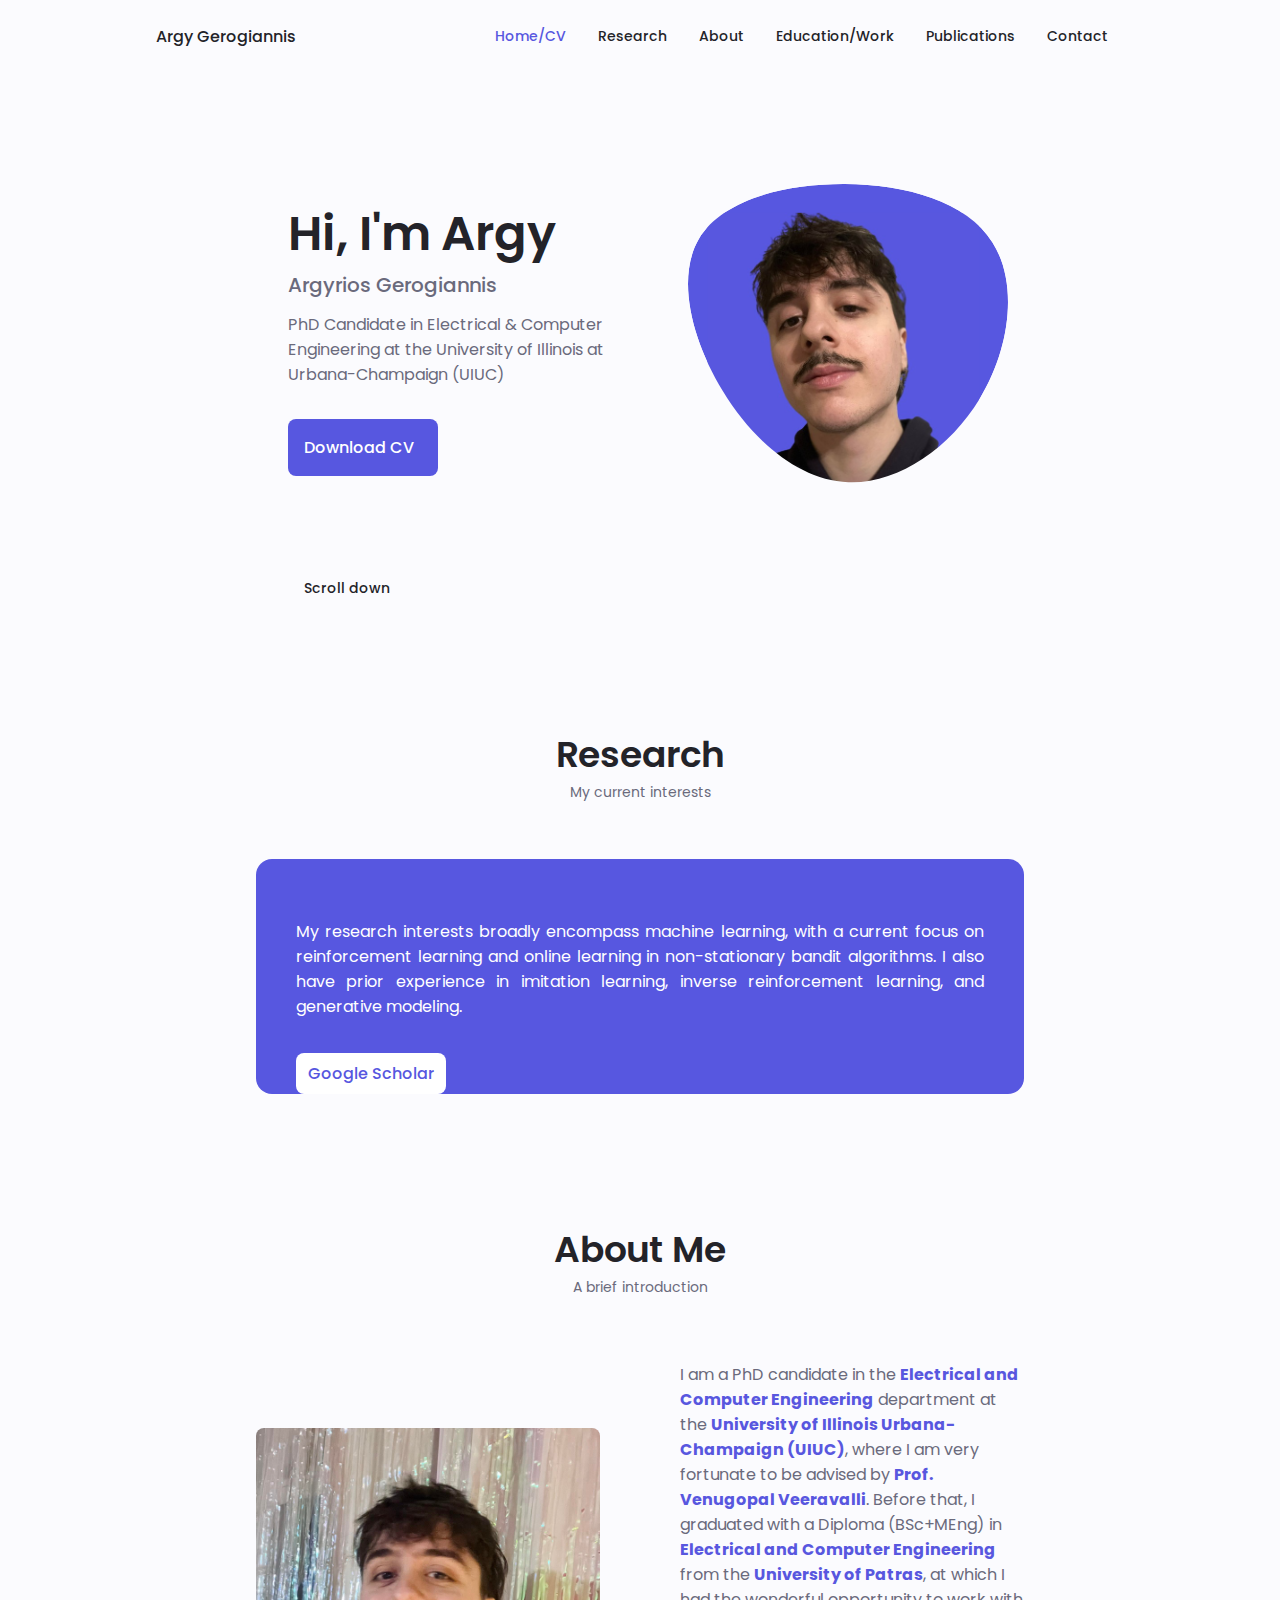
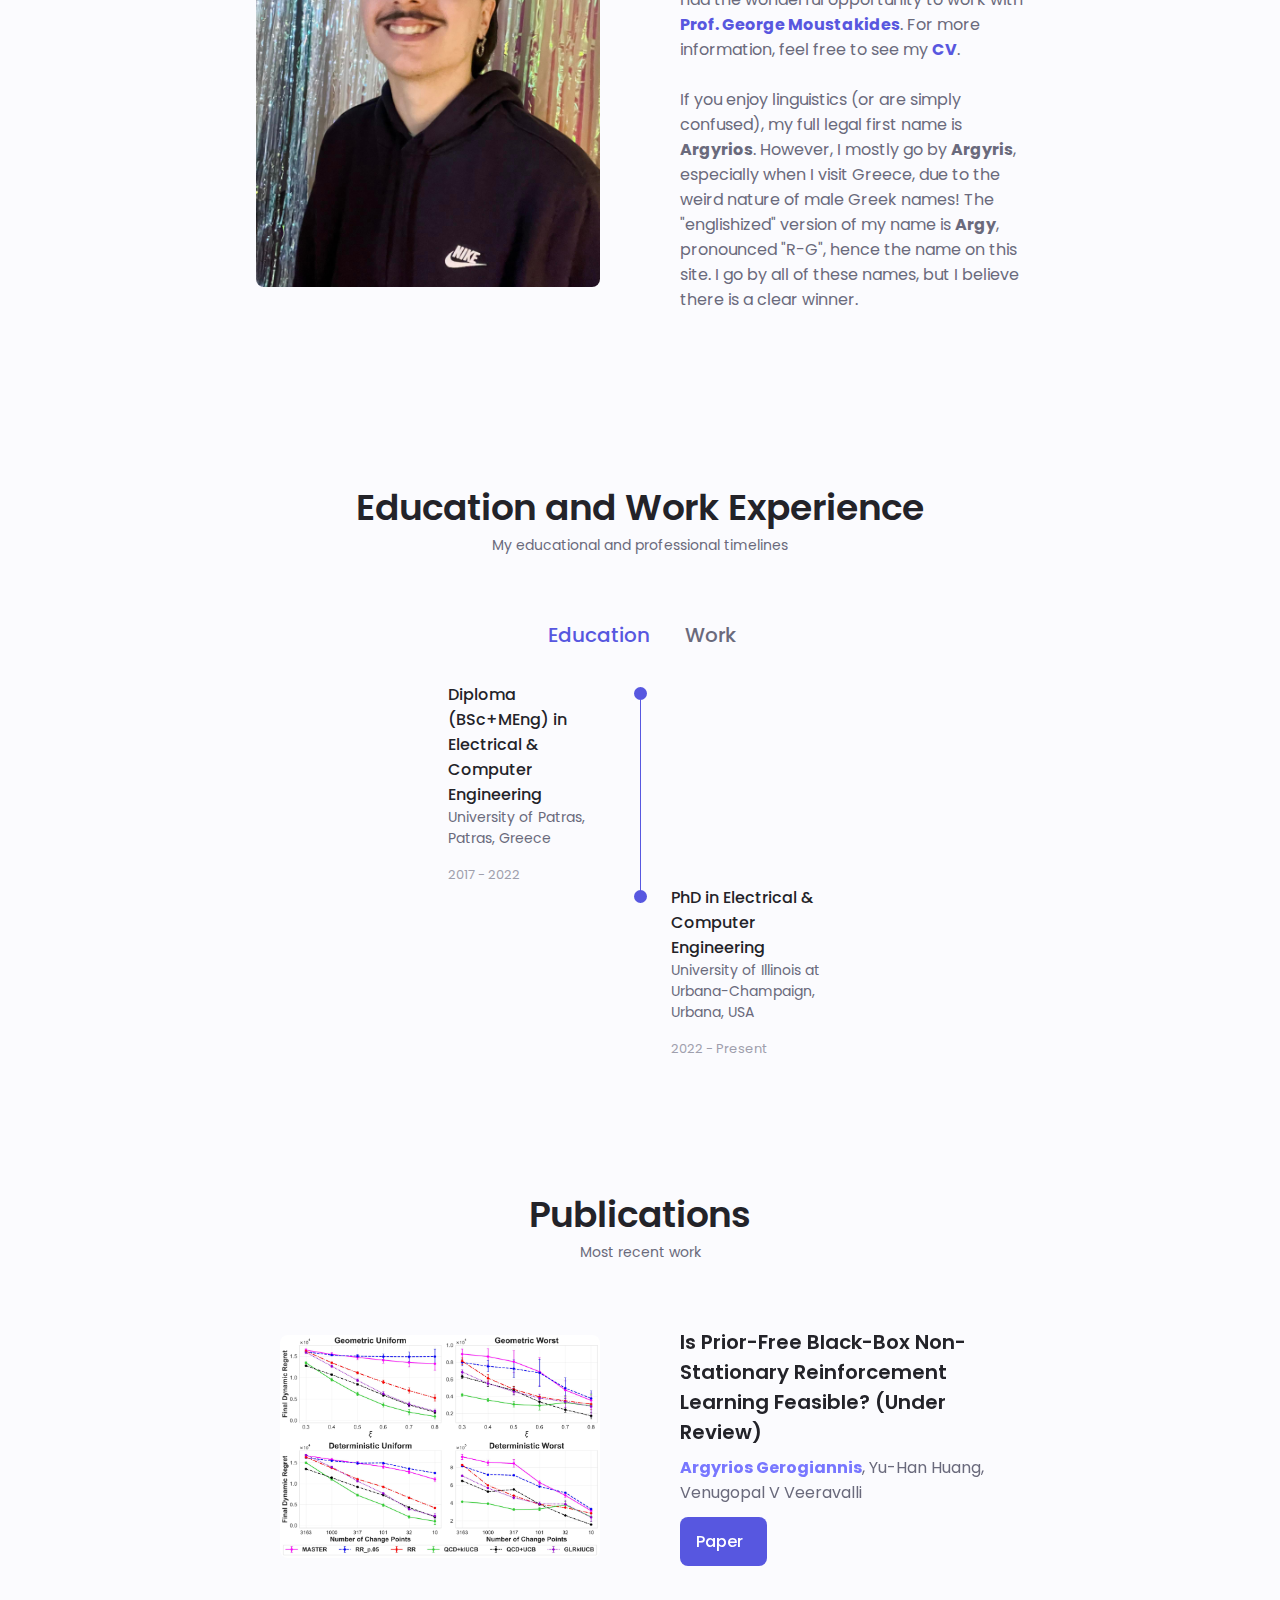
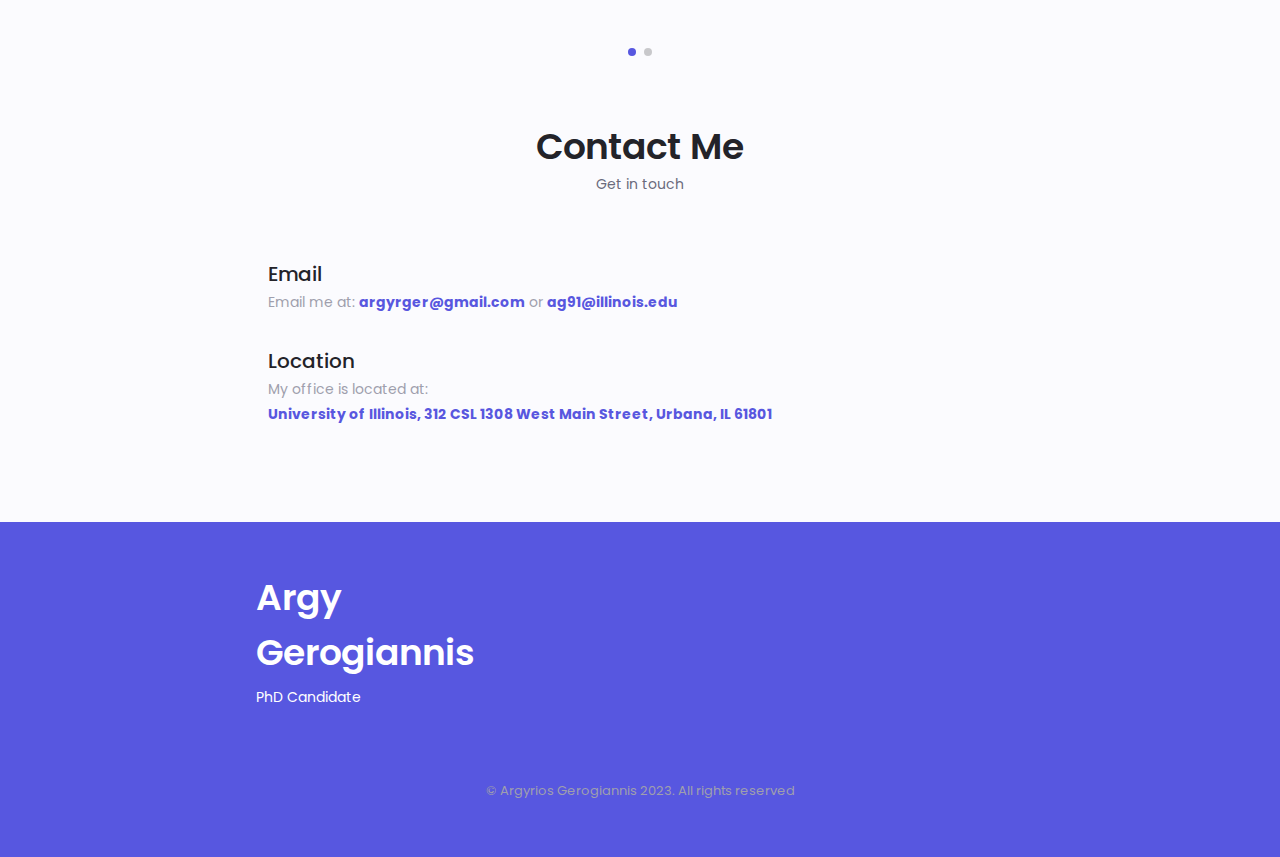
==== index.html @ 7c7f06de "Update index.html" ====
<!DOCTYPE html>
    <html lang="en">
    <head>
        <meta charset="UTF-8">
        <meta name="viewport" content="width=device-width, initial-scale=1.0">

        
        <!--==================== SWIPER CSS====================-->
        <link rel="stylesheet" href="assets/css/swiper-bundle.min.css">

        <!--==================== CSS ==========-->
        <link rel="stylesheet" href="assets/css/styles.css">

        <!--==================== UNICONS ====================-->
        <link rel="stylesheet" href="https://unicons.iconscout.com/release/v3.0.6/css/line.css">
        
        <link rel="icon" href="assets/img/icon.png">
        <title>Argyrios Gerogiannis</title>

        <style>
            a:link {
               text-decoration: none;
            }
            a:visited {
               text-decoration: none;
            }
            a:hover {
               text-decoration: underline;
            }
            a:active {
               text-decoration: underline;
            }
        
            /* Add these styles to apply the changes */
        
            /* Justify text in the research section */
            .research .project__description {
                text-align: justify;
            }
        
            /* Default icon color in dark theme within the research section */
            .research .services__icon {
                color: inherit;
            }
        
            /* Change icon color to white in light theme within the research section */
            body:not(.dark-theme) .research .services__icon {
                color: white;
            }
        </style>
        <link rel="canonical" href="https://www.argyrger.com/" />
    </head>
    <body id="body">
        <!--==================== HEADER ====================-->
        <header class="header" id="header">
            <nav class="nav container">
                <a href="#" class="nav__logo">Argy Gerogiannis</a>

                <div class="nav__menu" id="nav-menu">
                    <ul class="nav__list grid">
                        <li class="nav__item">
                            <a href="#home" class="nav__link active-link">
                                <i class="uil uil-estate nav__icon"></i> Home/CV
                            </a>
                        </li>


                        <li class="nav__item">
                            <a href="#research" class="nav__link">
                                <i class="uil uil-scenery nav__icon"></i> Research
                            </a>
                        </li>

                        <li class="nav__item">
                            <a href="#about" class="nav__link">
                                <i class="uil uil-user nav__icon"></i> About
                            </a>
                        </li>

                        <li class="nav__item">
                            <a href="#univer" class="nav__link">
                                <i class="uil uil-briefcase-alt nav__icon"></i> Education/Work
                            </a>
                        </li>
                        <li class="nav__item">
                            <a href="#publications" class="nav__link">
                                <i class="uil uil-file-alt nav__icon"></i> Publications
                            </a>
                        </li>



                        <li class="nav__item">
                            <a href="#contact" class="nav__link">
                                <i class="uil uil-message nav__icon"></i> Contact
                            </a>
                        </li>

                    </ul>
                    
                    <i class="uil uil-times nav__close" id="nav-close"></i>
                </div>

                <div class="nav__btns">
                    <!-- Theme change button -->
                    <i class="uil uil-moon change-theme" id="theme-button"></i>

                    <div class="nav__toggle" id="nav-toggle">
                        <i class="uil uil-apps"></i>
                    </div>
                </div>
            </nav>
        </header>

        <!--==================== MAIN ====================-->
        <main class="main">
            <!--==================== HOME ====================-->
            <section class="home section" id="home">
                <div class="home__container container grid">
                    <div class="home__content grid">
                        <div class="home__social">
                            <a href="mailto:argyrger@gmail.com" target="_blank" class="home__social-icon">
                                <i class="uil uil-envelope-alt"></i>
                            </a>

                            <a href="https://scholar.google.com/citations?hl=en&user=4xJ6meUAAAAJ" target="_blank" class="home__social-icon">
                                <i class="uil uil-graduation-cap"></i>
                            </a>
                            <a href="https://www.linkedin.com/in/argyrger/" target="_blank" class="home__social-icon">
                                <i class="uil uil-linkedin-alt"></i>
                            </a>
    
                            <a href="https://github.com/Grimoid" target="_blank" class="home__social-icon">
                                <i class="uil uil-github-alt"></i>                            
                            </a>
                        </div>
    
                        <div class="home__img">
                            <svg class="home__blob" viewBox="0 0 200 187">
                                <mask id="mask0" mask-type="alpha">
                                    <path d="M190.312 36.4879C206.582 62.1187 201.309 102.826 182.328 134.186C163.346 165.547 
                                    130.807 187.559 100.226 186.353C69.6454 185.297 41.0228 161.023 21.7403 129.362C2.45775 
                                    97.8511 -7.48481 59.1033 6.67581 34.5279C20.9871 10.1032 59.7028 -0.149132 97.9666 
                                    0.00163737C136.23 0.303176 174.193 10.857 190.312 36.4879Z"/>
                                </mask>
                                <g mask="url(#mask0)">
                                    <path d="M190.312 36.4879C206.582 62.1187 201.309 102.826 182.328 134.186C163.346 
                                    165.547 130.807 187.559 100.226 186.353C69.6454 185.297 41.0228 161.023 21.7403 
                                    129.362C2.45775 97.8511 -7.48481 59.1033 6.67581 34.5279C20.9871 10.1032 59.7028 
                                    -0.149132 97.9666 0.00163737C136.23 0.303176 174.193 10.857 190.312 36.4879Z"/>

                                    <!--==================== 
                                        Insert your image in the Img folder and Change your image |
                                        Center your image with X: horizontal, Y: vertical 
                                    ====================-->
                                    <image class="home__blob-img" x="12" y="18" href="assets/img/perfil.png"/>
                                </g>
                            </svg>
                        </div>

                        <div class="home__data">
                            <h1 class="home__title">Hi, I'm Argy</h1>
                            <h3 class="home__subtitle">Argyrios Gerogiannis</h3>
                            <p class="home__description">PhD Candidate in Electrical & Computer Engineering at the University of Illinois at Urbana-Champaign (UIUC)</p>
                            <a download="" href="assets/pdf/Argy-CV.pdf" target="_blank" rel="noopener noreferrer" class="button button--flex">
                                Download CV <i class="uil uil-download-alt button__icon"></i>
                            </a>
                        </div>
                    </div>

                    
                    <div class="home__scroll">
                        <a href="#research" class="home__scroll-button button--flex">
                            <i class="uil uil-mouse-alt home__scroll-mouse"></i>
                            <span class="home__scroll-name">Scroll down</span>
                            <i class="uil uil-arrow-down home__scroll-arrow"></i>
                        </a>
                    </div>
                </div>
            </section>


            <!--==================== RESEARCH ====================-->
            <section class="research section" id="research">
                <h2 class="section__title">Research</h2>
                <span class="section__subtitle">My current interests</span>
                <div class="project__bg">
                    <div class="project__container container">
                        <div class="project__data">
                            <p class="project__description">
                                My research interests broadly encompass machine learning, 
                                with a current focus on reinforcement learning and online learning in non-stationary bandit algorithms. 
                                I also have prior experience in imitation learning, inverse reinforcement learning, and generative modeling.</p>
                            <div class="project__buttons">
                                <a href="https://scholar.google.com/citations?hl=en&user=4xJ6meUAAAAJ" target="_blank" rel="noopener noreferrer" class="button button--flex button--white scholar-button">
                                    Google Scholar 
                                    <i class="uil uil-graduation-cap"></i>
                                </a>
                                <div class="services__buttons-container">
                                    <button type="button" class="button button--flex button--small button--link services__button">
                                        <i class="uil uil-robot services__icon"></i>
                                    </button>
                                    <button type="button" class="button button--flex button--small button--link services__button">
                                        <i class="uil uil-ninja services__icon"></i>
                                    </button>
                                    <button type="button" class="button button--flex button--small button--link services__button">
                                        <i class="uil uil-brain services__icon"></i>
                                    </button>
                                </div>
                            </div>
            
                            <!-- Services modals -->
                            <div class="services__modal">
                                <div class="services__modal-content">
                                    <h4 class="services__modal-title">Reinforcement Learning</h4>
                                    <i class="uil uil-times services__modal-close"></i>
                                    <ul class="services__modal-services grid">
                                        <li class="services__modal-service">
                                            <p>I like to design models for partially observable environments, algorithms for time-varying settings and, particularly, approaches that learn from expert behavior.</p>
                                        </li>
                                    </ul>
                                </div>
                            </div>
            
                            <div class="services__modal">
                                <div class="services__modal-content">
                                    <h4 class="services__modal-title">Bandit Algorithms</h4>
                                    <i class="uil uil-times services__modal-close"></i>
                                    <ul class="services__modal-services grid">
                                        <li class="services__modal-service">
                                            <p>I focus on finding solutions for nonstationary models in finite-arm settings.</p>
                                        </li>
                                    </ul>
                                </div>
                            </div>
            
                            <div class="services__modal">
                                <div class="services__modal-content">
                                    <h4 class="services__modal-title">Machine Learning</h4>
                                    <i class="uil uil-times services__modal-close"></i>
                                    <ul class="services__modal-services grid">
                                        <li class="services__modal-service">
                                            <p>I am interested in generative modeling and its intersection with reinforcement learning.</p>
                                        </li>
                                    </ul>
                                </div>
                            </div>
                        </div>
                    </div>
                </div>
            </section>
            
            <style>
                #research .section__subtitle {
                    margin-bottom: 0.5rem; /* Reduces space below the subtitle only for the research section */
                }
            
                #research .project__bg {
                    margin-top: 0; /* Ensures no extra space above the box in the research section */
                }
            
                #research .project__data {
                    display: flex;
                    flex-direction: column;
                    gap: 10px;
                }
            
                #research .project__buttons {
                    display: flex;
                    justify-content: space-between;
                    align-items: center;
                }
            
                #research .scholar-button {
                    font-size: 1rem; /* Slightly larger size for Google Scholar button */
                    padding: 8px 12px;
                }
            
                #research .services__buttons-container {
                    display: flex;
                    gap: 8px;
                }
            
                #research .services__button {
                    font-size: 0.8rem; /* Adjust icon button size */
                    padding: 5px;
                    background: none;
                    border: none;
                    cursor: pointer;
                }
            
                #research .services__icon {
                    transition: transform 0.2s;
                }
            
                #research .services__icon:hover {
                    animation: jiggle 0.5s infinite;
                }
            
                @keyframes jiggle {
                    0%, 100% {
                        transform: rotate(-3deg);
                    }
                    50% {
                        transform: rotate(3deg);
                    }
                }
            </style>
            
            

            <!--==================== ABOUT ====================-->
            <section class="about section" id="about">
                <h2 class="section__title">About Me</h2>
                <span class="section__subtitle">A brief introduction</span>

                <div class="about__container container grid">
                    <img src="assets/img/about.jpg" alt="" class="about__img">

                    <div class="about__data">
                        <p class="about__description">I am a PhD candidate in the <b><a href="https://ece.illinois.edu/" target="_blank" rel="noopener noreferrer">Electrical and Computer Engineering</a></b> 
                            department at the <b><a href="https://illinois.edu/" target="_blank" rel="noopener noreferrer">University of Illinois Urbana-Champaign (UIUC)</a></b>, where I am very fortunate to be advised by 
                            <b><a href="https://vvv.ece.illinois.edu/" target="_blank" rel="noopener noreferrer">Prof. Venugopal Veeravalli</a></b>. Before that,
                            I graduated with a Diploma (BSc+MEng) in <b><a href="https://www.ece.upatras.gr/index.php/en/" target="_blank" rel="noopener noreferrer">Electrical and Computer Engineering</a></b> 
                            from the <b><a href="https://www.upatras.gr/en/" target="_blank" rel="noopener noreferrer">University of Patras</a></b>, at which I had the wonderful opportunity to work with
                            <b><a href="http://www.ssp.ece.upatras.gr/moustakides/" target="_blank" rel="noopener noreferrer">Prof. George Moustakides</a></b>. For more information, feel 
                            free to see my <b><a href="assets/pdf/Argy-CV.pdf" target="_blank" rel="noopener noreferrer">CV</a></b>.
                            <br><br>
                            If you enjoy linguistics (or are simply confused), my full legal first name is <b>Argyrios</b>. However, I mostly go by <b>Argyris</b>, 
                            especially when I visit Greece, due to the weird nature of male Greek names! The "englishized" version of my name is <b>Argy</b>, pronounced "R-G", hence the name on this site.
                            I go by all of these names, but I believe there is a clear winner.
                        </p>
                    </div>
                </div>
            </section>
            <style>
                #about a:link,
                #about a:visited {
                    color: #5857df; /* Default link color */
                    text-decoration: none;
                }
            
                #about a:hover {
                    color: #7877ff; /* Slightly lighter shade on hover */
                    text-decoration: underline;
                }
            
                #about a:active {
                    color: #5857df; /* Active state matches hover color */
                }
            </style>
            
            


            
            

            <!--==================== QUALIFICATION ====================-->
            <section class="qualification section" id="univer">
                <h2 class="section__title">Education and Work Experience</h2>
                <span class="section__subtitle">My educational and professional timelines</span>

                <div class="qualification__container container">
                    <div class="qualification__tabs">
                        <div class="qualification__button button--flex qualification__active" data-target="#education">
                            <i class="uil uil-graduation-cap qualification__icon"></i>
                            Education
                        </div>

                        <div class="qualification__button button--flex" data-target="#work">
                            <i class="uil uil-briefcase-alt qualification__icon"></i>
                            Work
                        </div>                      
                    </div>

                    <div class="qualification__sections">
                        <!--=============== QUALIFICATION CONTENT 1 ===============-->
                        <div class="qualification__content qualification__active" data-content id="education">
                            <!--=============== QUALIFICATION 1 ===============-->
                            <div class="qualification__data">
                                <div>
                                    <h3 class="qualification__title">Diploma (BSc+MEng) in Electrical & Computer Engineering</h3>
                                    <span class="qualification__subtitle">University of Patras, Patras, Greece</span>
                                    <div class="qualification__calendar">
                                        <i class="uil uil-calendar-alt"></i>
                                        2017 - 2022
                                    </div>
                                </div>
    
                                <div>
                                    <span class="qualification__rounder"></span>
                                    <span class="qualification__line"></span>
                                </div>
                            </div>
                            
    
                            <!--=============== QUALIFICATION 4 ===============-->
                            <div class="qualification__data">
                                <div></div>
                                     
                                <div class="qualification__time">
                                    <span class="qualification__rounder"></span>
                                    <!-- <span class="qualification__line"></span> -->
                                </div>

                                <div>
                                    <h3 class="qualification__title">PhD in Electrical & Computer Engineering</h3>
                                    <span class="qualification__subtitle">University of Illinois at Urbana-Champaign, Urbana, USA</span>
                                    <div class="qualification__calendar">
                                        <i class="uil uil-calendar-alt"></i>
                                        2022 - Present
                                    </div>
                                </div>
                            </div>
                        </div>
    
                        <!--=============== QUALIFICATION CONTENT 2 ===============-->
                        <div class="qualification__content" data-content id="work">
                            <!--=============== QUALIFICATION 1 ===============-->
                            <div class="qualification__data">
                                <div>
                                    <h3 class="qualification__title">Private Tutor</h3>
                                    <span class="qualification__subtitle">Patras, Greece</span>
                                    <div class="qualification__calendar">
                                        <i class="uil uil-calendar-alt"></i>
                                        2017-2020
                                    </div>
                                </div>
    
                                <div>
                                    <span class="qualification__rounder"></span>
                                    <span class="qualification__line"></span>
                                </div>
                            </div>
                            
                            <!--=============== QUALIFICATION 2 ===============-->
                            <div class="qualification__data">
                                <div></div>
                                     
                                <div class="qualification__time">
                                    <span class="qualification__rounder"></span>
                                    <!-- <span class="qualification__line"></span> -->
                                </div>

                                <div>
                                    <h3 class="qualification__title">Graduate Research Assistant</h3>
                                    <span class="qualification__subtitle">University of Illinois at Urbana-Champaign, Urbana, USA</span>
                                    <div class="qualification__calendar">
                                        <i class="uil uil-calendar-alt"></i>
                                        2022 - Present
                                    </div>
                                </div>
                            </div>
    
                            
                            
                        </div>
                    </div>
                </div>
            </section>


            <!--==================== PORTFOLIO ====================-->
            <section class="portfolio section" id="publications">
                <h2 class="section__title">Publications</h2>
                <span class="section__subtitle">Most recent work</span>

                <div class="portfolio__container container swiper-container">
                    <div class="swiper-wrapper">
                        <!--=============== PORTFOLIO 1 ===============-->
                        <div class="portfolio__content grid swiper-slide">
                            <img src="assets/img/IsPFBBNSRLFeas.jpg" 
                                srcset="assets/img/IsPFBBNSRLFeas@2x.jpg 2x, assets/img/IsPFBBNSRLFeas.jpg 1x" 
                                alt="" 
                                class="portfolio__img" 
                                oncontextmenu="return false;">
                            
                                <div class="portfolio__data">
                                    <h3 class="portfolio__title">Is Prior-Free Black-Box Non-Stationary Reinforcement Learning Feasible? (Under Review)</h3>
                                    <p class="portfolio__description"><span class="highlight-name">Argyrios Gerogiannis</span>, Yu-Han Huang, Venugopal V Veeravalli</p>
                                    <a href="https://arxiv.org/abs/2410.13772" target="_blank" rel="noopener noreferrer" class="button button--flex button--small portfolio__button">
                                        Paper
                                        <i class="uil uil-book-reader button__icon"></i>
                                </a>
                            </div>
                        </div>
                         <!--=============== PORTFOLIO 1 ===============-->
                         <div class="portfolio__content grid swiper-slide">
                            <img src="assets/img/track-mdp.png" 
                                srcset="assets/img/track-mdp@2x.png 2x, assets/img/track-mdp.png 1x" 
                                alt="" 
                                class="portfolio__img" 
                                oncontextmenu="return false;">
                            
                                <div class="portfolio__data">
                                    <h3 class="portfolio__title">Track-MDP: Reinforcement Learning for Target Tracking with Controlled Sensing (Under Review)</h3>
                                    <p class="portfolio__description">Adarsh M Subramaniam, <span class="highlight-name">Argyrios Gerogiannis</span>, James Z Hare, Venugopal V Veeravalli</p>
                                    <a href="https://arxiv.org/abs/2407.13995" target="_blank" rel="noopener noreferrer" class="button button--flex button--small portfolio__button">
                                        Paper
                                        <i class="uil uil-book-reader button__icon"></i>
                                </a>
                            </div>
                        </div>
                    </div>

                    <div class="swiper-button-next">
                        <i class="uil uil-angle-right-b swiper-portfolio-icon"></i>
                    </div>
                    <div class="swiper-button-prev">
                        <i class="uil uil-angle-left-b swiper-portfolio-icon"></i>
                    </div>

                    <div class="swiper-pagination"></div>
                </div>
            </section>

            <style>

                /* Custom style for your name */
                .highlight-name {
                    font-weight: bold;
                    color: #7877ff;
                }
            </style>


            
            

           


            
            <!--==================== CONTACT ME ====================-->
            <section class="contact section" id="contact">
                <h2 class="section__title">Contact Me</h2>
                <span class="section__subtitle">Get in touch</span>
                
                <div class="contact__container container">
                    <div>
                        <div class="contact__information">
                            <i class="uil uil-envelope contact__icon"></i>
                            <div>
                                <h3 class="contact__title">Email</h3>
                                <span class="contact__subtitle">Email me at:</span>
                                <span class="contact__subtitle"><b><a href="mailto:argyrger@gmail.com" style="color:#5857df;">argyrger@gmail.com</a></b></span>
                                <span class="contact__subtitle">or</span>
                                <span class="contact__subtitle"><b><a href="mailto:ag91@illinois.edu" style="color:#5857df;">ag91@illinois.edu</a></b></span>
                            </div>
                        </div>

                        <div class="contact__information">
                            <i class="uil uil-map-marker contact__icon"></i>
                            <div>
                                <h3 class="contact__title">Location</h3>
                                <span class="contact__subtitle">My office is located at: </span><br>
                                <span class="contact__subtitle" style="color:#5857df;"><b>University of Illinois, 312 CSL
                                    1308 West Main Street, Urbana, IL 61801</b></span>
                            </div>
                        </div>
                    </div>

                    <!-- <form action="mailto:argyrger@gmail.com" class="contact__form grid" method="post">
                        <div class="contact__inputs grid">
                            <div class="contact__content">
                                <label for="" class="contact__label">Name</label>
                                <input type="text" class="contact__input">
                            </div>
                            <div class="contact__content">
                                <label for="" class="contact__label">Email</label>
                                <input type="email" class="contact__input">
                            </div>
                        </div>
                        <div class="contact__content">
                            <label for="" class="contact__label">Subject</label>
                            <input type="text" class="contact__input">
                        </div>
                        <div class="contact__content">
                            <label for="" class="contact__label">Message</label>
                            <textarea name="" id="" cols="0" rows="7" class="contact__input"></textarea>
                        </div>
                        
                        <div>
                            <a type="submit" class="button button--flex">
                                Send Message
                                <i class="uil uil-message button__icon"></i>
                            </a>
                        </div>
                    </form> -->
                </div>

            </section>
        </main>

        <!--==================== FOOTER ====================-->
<!--==================== FOOTER ====================-->
<footer class="footer">
    <div class="footer__bg">
        <div class="footer__container container grid">
            <div>
                <h1 class="footer__title">Argy Gerogiannis</h1>
                <span class="footer__subtitle">PhD Candidate</span>
            </div>

            <!-- Social Icons (now replacing former links area) -->
            <div class="footer__socials" style="display: flex; gap: 1rem;">
                <a href="mailto:argyrger@gmail.com" target="_blank" class="footer__social" style="font-size: 2rem;">
                    <i class="uil uil-envelope-alt"></i>
                </a>
                <a href="https://scholar.google.com/citations?hl=en&user=4xJ6meUAAAAJ" target="_blank" class="footer__social" style="font-size: 2rem;">
                    <i class="uil uil-graduation-cap"></i>
                </a>
                <a href="https://www.linkedin.com/in/argyrger/" target="_blank" class="footer__social" style="font-size: 2rem;">
                    <i class="uil uil-linkedin"></i>
                </a>
                <a href="https://github.com/Grimoid" target="_blank" class="footer__social" style="font-size: 2rem;">
                    <i class="uil uil-github-alt"></i>
                </a>
            </div>
        </div>

        <p class="footer__copy">&#169; Argyrios Gerogiannis 2023. All rights reserved</p>
    </div>
</footer>



        <!--========== SCROLL TOP ==========-->
        <a href="#" class="scrollup" id="scroll-top">
            <i class="uil uil-arrow-up scrollup__icon"></i>
        </a>

        <!--==================== SWIPER JS ====================-->
        <script src="assets/js/swiper-bundle.min.js"></script>

        <!--==================== MAIN JS ====================-->
        <script src="assets/js/main.js"></script>
    </body>
</html>
---- assets/css/styles.css ----
/*==================== GOOGLE FONTS ====================*/
@import url("https://fonts.googleapis.com/css2?family=Poppins:wght@400;500;600&display=swap");
/*==================== VARIABLES CSS ====================*/
:root {
  --header-height: 3rem;
  /*========== Colors ==========*/
  /* Change favorite color */
  --hue-color: 240;
  /*Purple 250 - Green 142 - Blue 230 - Pink 340*/
  /* HSL color mode */
  --first-color: hsl(var(--hue-color), 69%, 61%);
  --first-color-second: hsl(var(--hue-color), 69%, 61%);
  --first-color-alt: hsl(var(--hue-color), 57%, 53%);
  --first-color-lighter: hsl(var(--hue-color), 92%, 85%);
  --title-color: hsl(var(--hue-color), 8%, 15%);
  --text-color: hsl(var(--hue-color), 8%, 45%);
  --text-color-light: hsl(var(--hue-color), 8%, 65%);
  --input-color: hsl(var(--hue-color), 70%, 96%);
  --body-color: hsl(var(--hue-color), 60%, 99%);
  --container-color: #FFF;
  --scroll-bar-color: hsl(var(--hue-color), 12%, 90%);
  --scroll-thumb-color: hsl(var(--hue-color), 12%, 80%);
  /*========== Font and typography ==========*/
  --body-font: 'Poppins', sans-serif;
  --big-font-size: 2rem;
  --h1-font-size: 1.5rem;
  --h2-font-size: 1.25rem;
  --h3-font-size: 1.125rem;
  --normal-font-size: .938rem;
  --small-font-size: .813rem;
  --smaller-font-size: .75rem;
  /*========== Font weight ==========*/
  --font-medium: 500;
  --font-semi-bold: 600;
  /*========== Margenes Bottom ==========*/
  --mb-0-25: .25rem;
  --mb-0-5: .5rem;
  --mb-0-75: .75rem;
  --mb-1: 1rem;
  --mb-1-5: 1.5rem;
  --mb-2: 2rem;
  --mb-2-5: 2.5rem;
  --mb-3: 3rem;
  /*========== z index ==========*/
  --z-tooltip: 10;
  --z-fixed: 100;
  --z-modal: 1000;
}

@media screen and (min-width: 968px) {
  :root {
    --big-font-size: 3rem;
    --h1-font-size: 2.25rem;
    --h2-font-size: 1.5rem;
    --h3-font-size: 1.25rem;
    --normal-font-size: 1rem;
    --small-font-size: .875rem;
    --smaller-font-size: .813rem;
  }
}

/*========== Variables Dark theme ==========*/
body.dark-theme {
  /* HSL color mode */
  --first-color-second: hsl(var(--hue-color), 30%, 8%);
  --title-color: hsl(var(--hue-color), 8%, 95%);
  --text-color: hsl(var(--hue-color), 8%, 75%);
  --input-color: hsl(var(--hue-color), 29%, 16%);
  --body-color: hsl(var(--hue-color), 28%, 12%);
  --container-color: hsl(var(--hue-color), 29%, 16%);
  --scroll-bar-color: hsl(var(--hue-color), 12%, 48%);
  --scroll-thumb-color: hsl(var(--hue-color), 12%, 36%);
}

/*========== Button Dark/Light ==========*/
.nav__btns {
  display: flex;
  align-items: center;
}

.change-theme {
  font-size: 1.25rem;
  color: var(--title-color);
  margin-right: var(--mb-1);
  cursor: pointer;
}

.change-theme:hover {
  color: var(--first-color);
}

/*==================== BASE ====================*/
* {
  box-sizing: border-box;
  padding: 0;
  margin: 0;
}

html {
  scroll-behavior: smooth;
}

body {
  margin: 0 0 var(--header-height) 0;
  font-family: var(--body-font);
  font-size: var(--normal-font-size);
  background-color: var(--body-color);
  color: var(--text-color);
}

h1, h2, h3, h4 {
  color: var(--title-color);
  font-weight: var(--font-semi-bold);
}

ul {
  list-style: none;
}

a {
  text-decoration: none;
}

img {
  max-width: 100%;
  height: auto;
}

/*==================== REUSABLE CSS CLASSES ====================*/
.section {
  padding: 2rem 0 4rem;
}

.section__title {
  font-size: var(--h1-font-size);
  color: var(--title-color);
}

.section__subtitle {
  display: block;
  font-size: var(--small-font-size);
  margin-bottom: var(--mb-3);
}

.section__title, .section__subtitle {
  text-align: center;
}

/*==================== LAYOUT ====================*/
.container {
  max-width: 768px;
  margin-left: var(--mb-1-5);
  margin-right: var(--mb-1-5);
}

.grid {
  display: grid;
  gap: 1.5rem;
}

.header {
  width: 100%;
  position: fixed;
  bottom: 0;
  left: 0;
  z-index: var(--z-fixed);
  background-color: var(--body-color);
}

/*==================== NAV ====================*/
.nav {
  max-width: 968px;
  height: var(--header-height);
  display: flex;
  justify-content: space-between;
  align-items: center;
}

.nav__logo, .nav__toggle {
  color: var(--title-color);
  font-weight: var(--font-medium);
}

.nav__logo:hover {
  color: var(--first-color);
}

.nav__toggle {
  font-size: 1.1rem;
  cursor: pointer;
}

.nav__toggle:hover {
  color: var(--first-color);
}

@media screen and (max-width: 767px) {
  .nav__menu {
    position: fixed;
    bottom: -100%;
    left: 0;
    width: 100%;
    background-color: var(--body-color);
    padding: 2rem 1.5rem 4rem;
    box-shadow: 0 -1px 4px rgba(0, 0, 0, 0.15);
    border-radius: 1.5rem 1.5rem 0 0;
    transition: .3s;
  }
}

.nav__list {
  grid-template-columns: repeat(3, 1fr);
  gap: 2rem;
}

.nav__link {
  display: flex;
  flex-direction: column;
  align-items: center;
  font-size: var(--small-font-size);
  color: var(--title-color);
  font-weight: var(--font-medium);
}

.nav__link:hover {
  color: var(--first-color);
}

.nav__icon {
  font-size: 1.2rem;
}

.nav__close {
  position: absolute;
  right: 1.3rem;
  bottom: .5rem;
  font-size: 1.5rem;
  cursor: pointer;
  color: var(--first-color);
}

.nav__close:hover {
  color: var(--first-color-alt);
}

/* show menu */
.show-menu {
  bottom: 0;
}

/* Active link */
.active-link {
  color: var(--first-color);
}

/* Change background header */
.scroll-header {
  box-shadow: 0 -1px 4px rgba(0, 0, 0, 0.15);
}

/*==================== HOME ====================*/
.home__container {
  gap: 1rem;
}

.home__content {
  grid-template-columns: .5fr 3fr;
  padding-top: 3.5rem;
  align-items: center;
}

.home__social {
  display: grid;
  grid-template-columns: max-content;
  row-gap: 1rem;
}

.home__social-icon {
  font-size: 1.25rem;
  color: var(--first-color);
}

.home__social-icon:hover {
  color: var(--first-color-alt);
}

.home__blob {
  width: 200px;
  fill: var(--first-color);
}

.home__blob-img {
  width: 170px;
}

.home__data {
  grid-column: 1/3;
}

.home__title {
  font-size: var(--big-font-size);
}

.home__subtitle {
  font-size: var(--h3-font-size);
  color: var(--text-color);
  font-weight: var(--font-medium);
  margin-bottom: var(--mb-0-75);
}

.home__description {
  margin-bottom: var(--mb-2);
}

.home__scroll {
  display: none;
}

.home__scroll-button {
  color: var(--first-color);
  transition: .3s;
}

.home__scroll-button:hover {
  transform: translateY(0.25rem);
}

.home__scroll-mouse {
  font-size: 2rem;
}

.home__scroll-name {
  font-size: var(--small-font-size);
  color: var(--title-color);
  font-weight: var(--font-medium);
  margin-right: var(--mb-0-25);
}

.home__scroll-arrow {
  font-size: 1.25rem;
}

/*========== BUTTONS ==========*/
.button {
  display: inline-block;
  background-color: var(--first-color);
  color: #FFF;
  padding: 1rem;
  border-radius: .5rem;
  font-weight: var(--font-medium);
}

.button:hover {
  background-color: var(--first-color-alt);
}

.button__icon {
  font-size: 1.25rem;
  margin-left: var(--mb-0-5);
  transition: .3s;
}

.button--white {
  background-color: #FFF;
  color: var(--first-color);
}

.button--white:hover {
  background-color: #FFF;
}

.button--flex {
  display: inline-flex;
  align-items: center;
}

.button--small {
  padding: .75rem 1rem;
}

.button--link {
  padding: 0;
  background-color: transparent;
  color: var(--first-color);
}

.button--link:hover {
  background-color: transparent;
  color: var(--first-color-alt);
}

/*==================== ABOUT ====================*/
.about__img {
  width: 200px;
  border-radius: .5rem;
  justify-self: center;
  align-self: center;
}

.about__description {
  text-align: center;
  margin-bottom: var(--mb-2-5);
}

.about__info {
  display: flex;
  justify-content: space-evenly;
  margin-bottom: var(--mb-2-5);
}

.about__info-title {
  font-size: var(--h2-font-size);
  font-weight: var(--font-semi-bold);
  color: var(--title-color);
}

.about__info-name {
  font-size: var(--smaller-font-size);
}

.about__info-title, .about__info-name {
  display: block;
  text-align: center;
}

.about__buttons {
  display: flex;
  justify-content: center;
}

/*==================== SKILLS ====================*/
.skills__container {
  row-gap: 0;
}

.skills__header {
  display: flex;
  align-items: center;
  margin-bottom: var(--mb-2-5);
  cursor: pointer;
}

.skills__icon, .skills__arrow {
  font-size: 2rem;
  color: var(--first-color);
}

.skills__icon {
  margin-right: var(--mb-0-75);
}

.skills__title {
  font-size: var(--h3-font-size);
}

.skills__subtitle {
  font-size: var(--smaller-font-size);
  color: var(--text-color-light);
}

.skills__arrow {
  margin-left: auto;
  transition: .4s;
}

.skills__list {
  row-gap: 1.5rem;
  padding-left: 2.7rem;
}

.skills__titles {
  display: flex;
  justify-content: space-between;
  margin-bottom: var(--mb-0-5);
}

.skills__name {
  font-size: var(--normal-font-size);
  font-weight: var(--font-medium);
}

.skills__bar, .skills__percentage {
  height: 5px;
  border-radius: .25rem;
}

.skills__bar {
  background-color: var(--first-color-lighter);
}

.skills__percentage {
  display: block;
  background-color: var(--first-color);
}

.skills__cpp {
  width: 50%;
}

.skills__matlab {
  width: 75%;
}

.skills__c {
  width: 80%;
}

.skills__react {
  width: 85%;
}

.skills__java {
  width: 30%;
}

.skills__node {
  width: 70%;
}

.skills__firebase {
  width: 90%;
}

.skills__python {
  width: 99%;
}

.skills__pytorch {
  width: 95%;
}

.skills__tflow {
  width: 75%;
}

.skills__keras {
  width: 50%;
}

.skills__close .skills__list {
  height: 0px;
  overflow: hidden;
}

.skills__open .skills__list {
  height: max-content;
  margin-bottom: var(--mb-2-5);
}

.skills__open .skills__arrow {
  transform: rotate(-180deg);
}

/*==================== QUALIFICATION ====================*/
.qualification__tabs {
  display: flex;
  justify-content: space-evenly;
  margin-bottom: var(--mb-2);
}

.qualification__button {
  font-size: var(--h3-font-size);
  font-weight: var(--font-medium);
  cursor: pointer;
}

.qualification__button:hover {
  color: var(--first-color);
}

.qualification__icon {
  font-size: 1.8rem;
  margin-right: var(--mb-0-25);
}

.qualification__data {
  display: grid;
  grid-template-columns: 1fr max-content 1fr;
  column-gap: 1.5rem;
}

.qualification__title {
  font-size: var(--normal-font-size);
  font-weight: var(--font-medium);
}

.qualification__subtitle {
  display: inline-block;
  font-size: var(--small-font-size);
  margin-bottom: var(--mb-1);
}

.qualification__calendar {
  font-size: var(--smaller-font-size);
  color: var(--text-color-light);
}

.qualification__rounder {
  display: inline-block;
  width: 13px;
  height: 13px;
  background-color: var(--first-color);
  border-radius: 50%;
}

.qualification__line {
  display: block;
  width: 1px;
  height: 100%;
  background-color: var(--first-color);
  transform: translate(6px, -7px);
}

.qualification [data-content] {
  display: none;
}

.qualification__active[data-content] {
  display: block;
}

.qualification__button.qualification__active {
  color: var(--first-color);
}

/*==================== SERVICES ====================*/
.services__container {
  gap: 1.5rem;
  grid-template-columns: repeat(2 1fr);
}

.services__content {
  position: relative;
  background-color: var(--container-color);
  padding: 3.5rem .5rem 1.25rem 1.5rem;
  border-radius: .25rem;
  box-shadow: 0 2px 4px rgba(0, 0, 0, 0.15);
  transition: .3s;
  overflow: hidden;
}

.services__content:hover {
  box-shadow: 0 4px 8px rgba(0, 0, 0, 0.15);
}

.services__icon {
  display: block;
  font-size: 3.5rem;
  color: var(--first-color);
  margin-bottom: var(--mb-1);
  text-align: center;
  padding-right: 0.55rem;
}

.services__title {
  font-size: var(--h4-font-size);
  margin-bottom: var(--mb-1);
  font-weight: var(--font-medium);
  text-align: center;
  padding-right: 0.55rem;
}

.services__button {
  cursor: pointer;
  font-size: var(--small-font-size);
}

.services__button:hover .button__icon {
  transform: translateX(0.25rem);
}

.services__modal {
  position: fixed;
  top: 0;
  left: 0;
  right: 0;
  bottom: 0;
  background-color: rgba(0, 0, 0, 0.5);
  display: flex;
  align-items: center;
  justify-content: center;
  padding: 0 1rem;
  z-index: var(--z-modal);
  opacity: 0;
  visibility: hidden;
  transition: .3s;
}

.services__modal-content {
  position: relative;
  background-color: var(--container-color);
  padding: 1.5rem;
  border-radius: .5rem;
}

.services__modal-services {
  row-gap: 1rem;
}

.services__modal-service {
  display: flex;
}

.services__modal-title {
  font-size: var(--h3-font-size);
  font-weight: var(--font-medium);
  margin-bottom: var(--mb-1-5);
}

.services__modal-close {
  position: absolute;
  top: 2rem;
  right: 2rem;
  font-size: 1.5rem;
  color: var(--first-color);
  cursor: pointer;
}

.services__modal-icon {
  color: var(--first-color);
  margin-right: var(--mb-0-25);
}

/* Active Modal */
.active-modal {
  opacity: 1;
  visibility: visible;
}

/*==================== PORTFOLIO ====================*/
.portfolio__container {
  overflow: initial;
}

.portfolio__content {
  padding: 0 1.5rem;
}

.portfolio__img {
  width: 265px;
  border-radius: .5rem;
  justify-self: center;
}

.portfolio__title {
  font-size: var(--h3-font-size);
  margin-bottom: var(--mb-0-5);
}

.portfolio__description {
  margin-bottom: var(--mb-0-75);
}

.portfolio__button:hover .button__icon {
  transform: translateX(0.25rem);
}

.swiper-button-prev::after,
.swiper-button-next::after {
  content: '';
}

.swiper-portfolio-icon {
  font-size: 2rem;
  color: var(--first-color);
}

.swiper-button-prev {
  left: -.5rem;
}

.swiper-button-next {
  right: -.5rem;
}

.swiper-container-horizontal > .swiper-pagination-bullets {
  bottom: -2.5rem;
}

.swiper-pagination-bullet-active {
  background-color: var(--first-color);
}

.swiper-button-prev,
.swiper-button-next,
.swiper-pagination-bullet {
  outline: none;
}

/*==================== PROJECT IN MIND ====================*/
.project {
  text-align: center;
}

.project__bg {
  background-color: var(--first-color-second);
  padding-top: 3rem;
}

.project__title {
  font-size: var(--h2-font-size);
  margin-bottom: var(--mb-0-75);
}

.project__description {
  margin-bottom: var(--mb-1-5);
}

.project__title, .project__description {
  color: #FFF;
}

.project__img {
  width: 232px;
  justify-self: center;
}

/*==================== TESTIMONIAL ====================*/
.testimonial__data, .testimonial__header {
  display: flex;
}

.testimonial__data {
  justify-content: space-between;
  margin-bottom: var(--mb-1);
}

.testimonial__img {
  width: 60px;
  height: 60px;
  border-radius: 50%;
  margin-right: var(--mb-0-75);
}

.testimonial__name {
  font-size: var(--h3-font-size);
  font-weight: var(--font-medium);
}

.testimonial__client {
  font-size: var(--small-font-size);
  color: var(--text-color-light);
}

.testimonial__description {
  margin-bottom: var(--mb-2-5);
}

.testimonial__icon-star {
  color: var(--first-color);
}

.swiper-container .swiper-pagination-testimonial {
  bottom: 0;
}

/*==================== CONTACT ME ====================*/
.contact__container {
  row-gap: 3rem;
}

.contact__information {
  display: flex;
  margin-bottom: var(--mb-2);
}

.contact__icon {
  font-size: 2rem;
  color: var(--first-color);
  margin-right: var(--mb-0-75);
}

.contact__title {
  font-size: var(--h3-font-size);
  font-weight: var(--font-medium);
}

.contact__subtitle {
  font-size: var(--small-font-size);
  color: var(--text-color-light);
}

.contact__content {
  background-color: var(--input-color);
  border-radius: .5rem;
  padding: .75rem 1rem .25rem;
}

.contact__label {
  font-size: var(--smaller-font-size);
  color: var(--title-color);
}

.contact__input {
  width: 100%;
  background-color: var(--input-color);
  color: var(--text-color);
  font-family: var(--body-font);
  font-size: var(--normal-font-size);
  border: none;
  outline: none;
  padding: .25rem .5rem .5rem 0;
}

/*==================== FOOTER ====================*/
.footer {
  padding-top: 2rem;
}

.footer__container {
  row-gap: 3.5rem;
}

.footer__bg {
  background-color: var(--first-color-second);
  padding: 2rem 0 3rem;
}

.footer__title {
  font-size: var(--h1-font-size);
  margin-bottom: var(--mb-0-25);
}

.footer__subtitle {
  font-size: var(--small-font-size);
}

.footer__links {
  display: flex;
  flex-direction: column;
  row-gap: 1.5rem;
}

.footer__link:hover {
  color: var(--first-color-lighter);
}

.footer__social {
  font-size: 1.25rem;
  margin-right: var(--mb-1-5);
}

.footer__social:hover {
  color: var(--first-color-lighter);
}

.footer__copy {
  font-size: var(--smaller-font-size);
  text-align: center;
  color: var(--text-color-light);
  margin-top: var(--mb-3);
}

.footer__title, .footer__subtitle, .footer__link, .footer__social {
  color: #FFF;
}

/*========== SCROLL UP ==========*/
.scrollup {
  position: fixed;
  right: 1rem;
  bottom: -20%;
  background-color: var(--first-color);
  opacity: .8;
  padding: 0 .3rem;
  border-radius: .4rem;
  z-index: var(--z-tooltip);
  transition: .4s;
}

.scrollup:hover {
  background-color: var(--first-color-alt);
}

.scrollup__icon {
  font-size: 1.5rem;
  color: #FFF;
}

/* Show scroll */
.show-scroll {
  bottom: 5rem;
}

/*========== SCROLL BAR ==========*/
::-webkit-scrollbar {
  width: .60rem;
  border-radius: .5rem;
  background-color: var(--scroll-bar-color);
}

::-webkit-scrollbar-thumb {
  background-color: var(--scroll-thumb-color);
  border-radius: .5rem;
}

::-webkit-scrollbar-thumb:hover {
  background-color: var(--text-color-light);
}

/*==================== MEDIA QUERIES ====================*/
/* For small devices */
@media screen and (max-width: 350px) {
  .container {
    margin-left: var(--mb-1);
    margin-right: var(--mb-1);
  }
  .nav__menu {
    padding: 2rem .25rem 4rem;
  }
  .nav__list {
    column-gap: 0;
  }
  .home__content {
    grid-template-columns: .25fr 3fr;
  }
  .home__blob {
    width: 180px;
  }
  .skills__title {
    font-size: var(--normal-font-size);
  }
  .qualification__data {
    gap: .5rem;
  }
  .services__container {
    /* grid-template-columns: max-content; */
    justify-content: center;
  }
  /* .services__content {
    padding-right: 3.5rem;
  } */
  .services__modal {
    padding: 0 .5rem;
  }
  .project__img {
    width: 200px;
  }
  .testimonial__data, .testimonial__header {
    flex-direction: column;
    align-items: center;
  }
  .testimonial__img {
    margin-right: 0;
    margin-bottom: var(--mb-0-25);
  }
  .testimonial__data, .testimonial__description {
    text-align: center;
  }
}

/* For medium devices */
@media screen and (min-width: 568px) {
  .home__content {
    grid-template-columns: max-content 1fr 1fr;
  }
  .home__data {
    grid-column: initial;
  }
  .home__img {
    order: 1;
    justify-self: center;
  }
  .about__container,
  .skills__container,
  .portfolio__content,
  .project__container,
  .contact__container,
  .footer__container {
    grid-template-columns: repeat(2, 1fr);
  }
  .qualification__sections {
    display: grid;
    grid-template-columns: .6fr;
    justify-content: center;
  }
}

@media screen and (min-width: 768px) {
  .container {
    margin-left: auto;
    margin-right: auto;
  }
  body {
    margin: 0;
  }
  .section {
    padding: 6rem 0 2rem;
  }
  .section__subtitle {
    margin-bottom: 4rem;
  }
  .header {
    top: 0;
    bottom: initial;
  }
  .header,
  .main,
  .footer__container {
    padding: 0 1rem;
  }
  .nav {
    height: calc(var(--header-height) + 1.5rem);
    column-gap: 1rem;
  }
  .nav__icon, .nav__close, .nav__toggle {
    display: none;
  }
  .nav__list {
    display: flex;
    column-gap: 2rem;
  }
  .nav__menu {
    margin-left: auto;
  }
  .change-theme {
    margin: 0;
  }
  .home__container {
    row-gap: 5rem;
  }
  .home__content {
    padding-top: 5.5rem;
    column-gap: 2rem;
  }
  .home__blob {
    width: 270px;
  }
  .home__scroll {
    display: block;
  }
  .home__scroll-button {
    margin-left: 3rem;
  }
  .about__container {
    column-gap: 5rem;
  }
  .about__img {
    width: 350px;
  }
  .about__description {
    text-align: initial;
  }
  .about__info {
    justify-content: space-between;
  }
  .about__buttons {
    justify-content: initial;
  }
  .qualification__tabs {
    justify-content: center;
  }
  .qualification__button {
    margin: 0 var(--mb-1);
  }
  .qualification__sections {
    grid-template-columns: .5fr;
  }
  .services__container {
    grid-template-columns: repeat(2, 218px);
    justify-content: center;
  }
  /* .services__content {
    padding: 4rem 0 3rem 5.5rem;
  } */
  .services__modal-content {
    width: 450px;
  }
  .portfolio__img {
    width: 320px;
  }
  .portfolio__content {
    align-items: center;
  }
  .project {
    text-align: initial;
  }
  .project__bg {
    background: none;
  }
  .project__container {
    background-color: var(--first-color-second);
    border-radius: 1rem;
    padding: 3rem 2.5rem 0;
    grid-template-columns: 1fr max-content;
    column-gap: 3rem;
  }
  .project__data {
    padding-top: .8rem;
  }
  .footer__container {
    grid-template-columns: repeat(3, 1fr);
  }
  .footer__bg {
    padding: 3rem 0 3.5rem;
  }
  .footer__links {
    flex-direction: row;
    column-gap: 2rem;
  }
  .footer__socials {
    justify-self: flex-end;
  }
  .footer__copy {
    margin-top: 4.5rem;
  }
}

/* For large devices */
@media screen and (min-width: 1024px) {
  .header,
  .main,
  .footer__container {
    padding: 0;
  }
  .home__blob {
    width: 320px;
  }
  .home__social {
    transform: translateX(-6rem);
  }
  .services__container {
    grid-template-columns: repeat(3, 238px);
  }
  .portfolio__content {
    column-gap: 5rem;
  }
  .swiper-portfolio-icon {
    font-size: 3.5rem;
  }
  .swiper-button-prev {
    left: -3.5rem;
  }
  .swiper-button-next {
    right: -3.5rem;
  }
  .swiper-container-horizontal > .swiper-pagination-bullets {
    bottom: -4.5rem;
  }
  .swiper-container-horizontal > .swiper-pagination-bullets.swiper-pagination-bullets-dynamic {
    bottom: 0;
  }
  .testimonial__description {
    margin-bottom: 4rem;
  }
  .contact__form {
    width: 460px;
  }
  .contact__inputs {
    grid-template-columns: repeat(2, 1fr);
  }
}
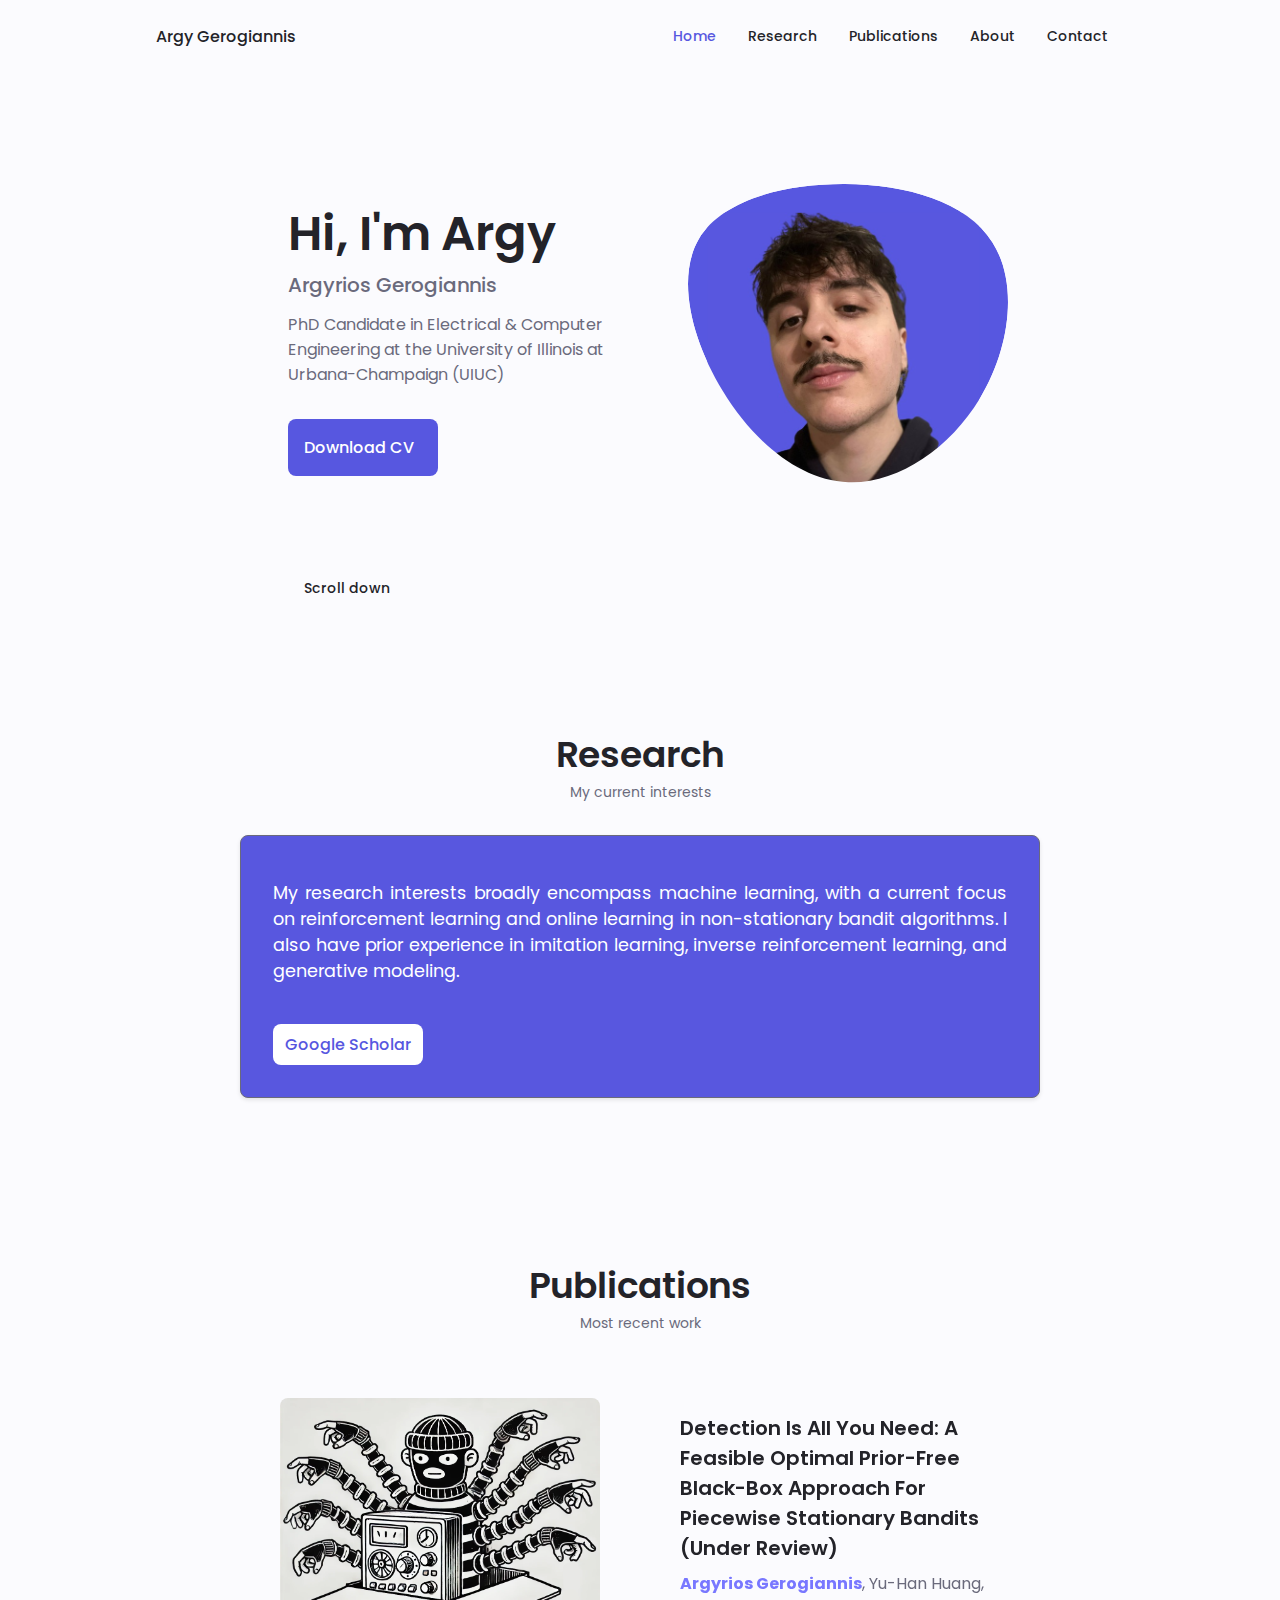
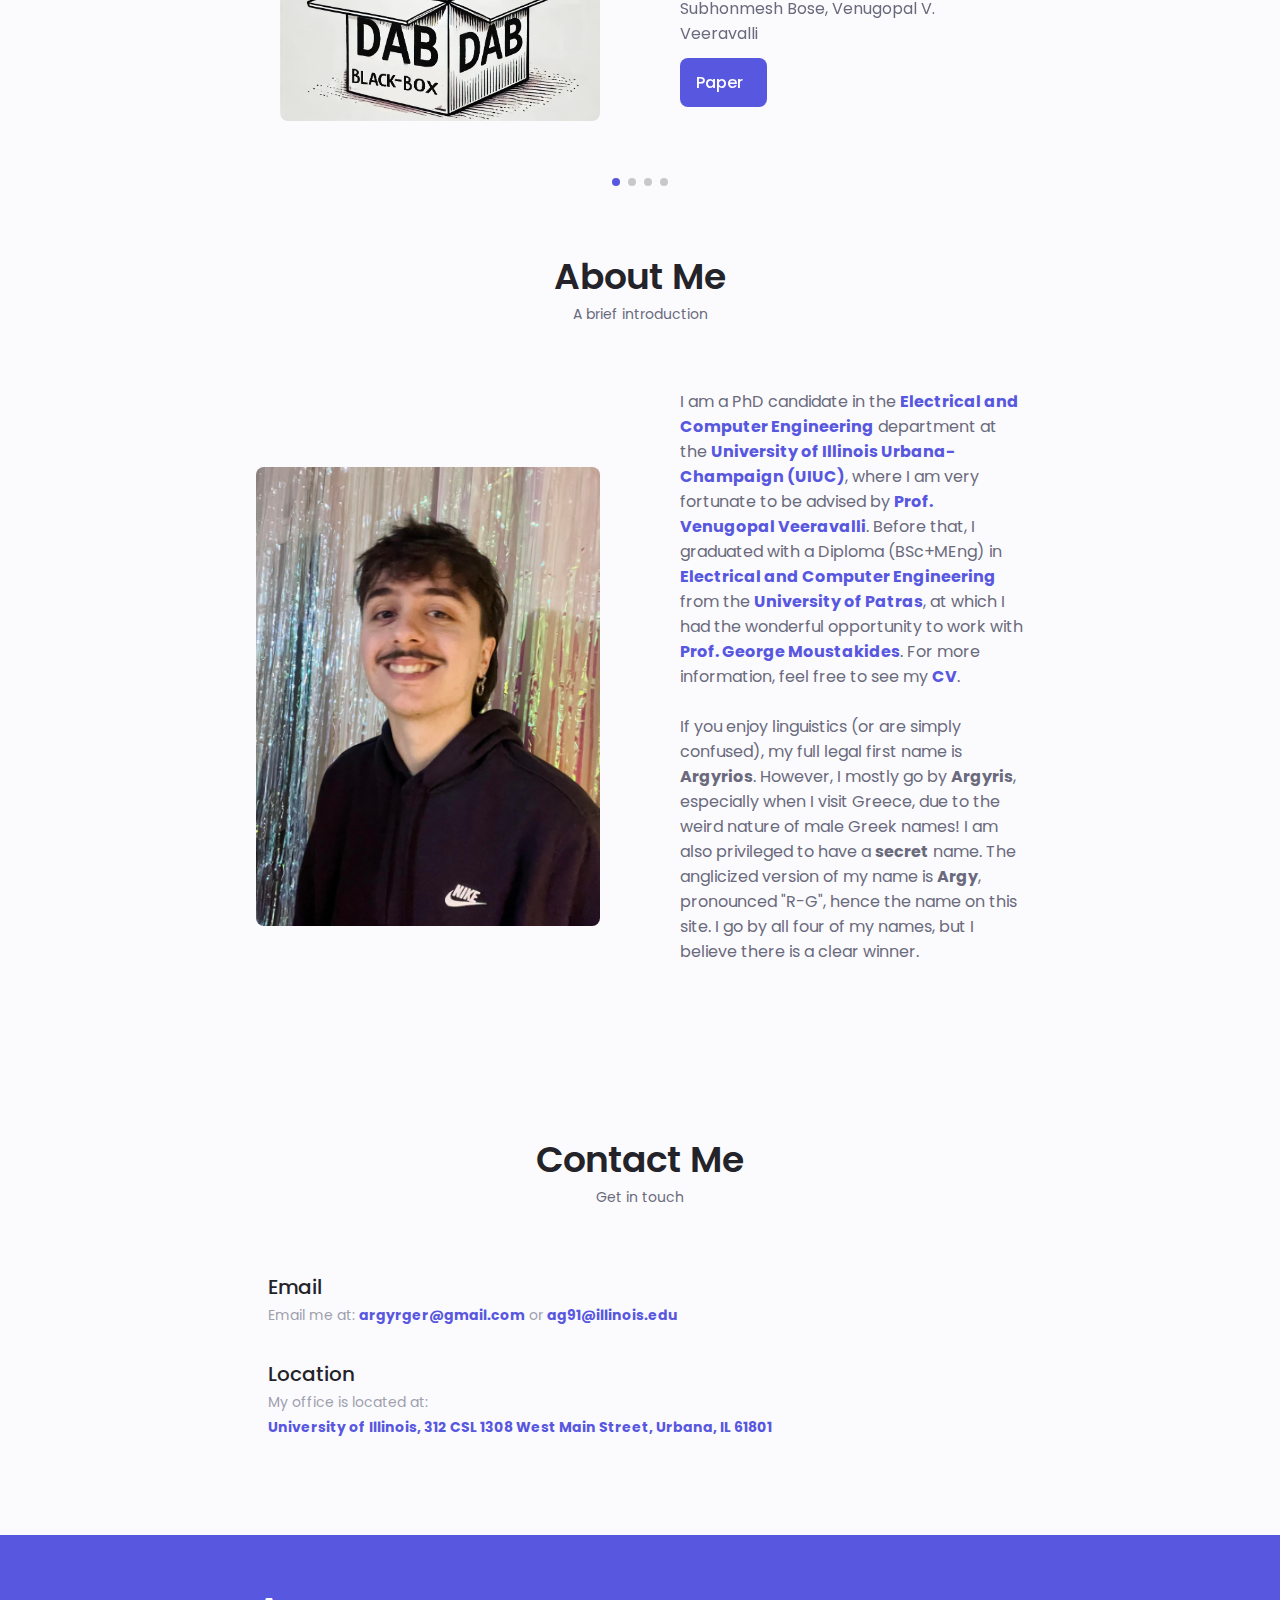
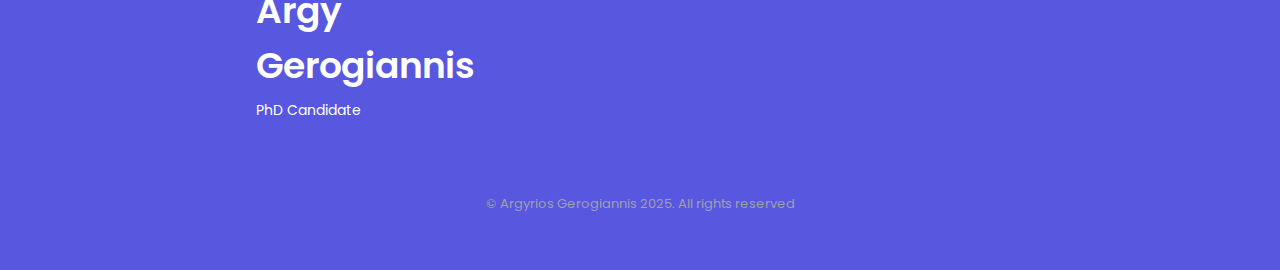
==== commit 6f03a085: "updated-website" ====
--- a/index.html
+++ b/index.html
@@ -60,7 +60,7 @@
                     <ul class="nav__list grid">
                         <li class="nav__item">
                             <a href="#home" class="nav__link active-link">
-                                <i class="uil uil-estate nav__icon"></i> Home/CV
+                                <i class="uil uil-estate nav__icon"></i> Home
                             </a>
                         </li>
 
@@ -71,23 +71,22 @@
                             </a>
                         </li>
 
+                        <!-- <li class="nav__item">
+                            <a href="#univer" class="nav__link">
+                                <i class="uil uil-briefcase-alt nav__icon"></i> Education/Work
+                            </a>
+                        </li> -->
+                        <li class="nav__item">
+                            <a href="#publications" class="nav__link">
+                                <i class="uil uil-file-alt nav__icon"></i> Publications
+                            </a>
+                        </li>
+
                         <li class="nav__item">
                             <a href="#about" class="nav__link">
                                 <i class="uil uil-user nav__icon"></i> About
                             </a>
                         </li>
-
-                        <li class="nav__item">
-                            <a href="#univer" class="nav__link">
-                                <i class="uil uil-briefcase-alt nav__icon"></i> Education/Work
-                            </a>
-                        </li>
-                        <li class="nav__item">
-                            <a href="#publications" class="nav__link">
-                                <i class="uil uil-file-alt nav__icon"></i> Publications
-                            </a>
-                        </li>
-
 
 
                         <li class="nav__item">
@@ -179,136 +178,297 @@
                 </div>
             </section>
 
-
-            <!--==================== RESEARCH ====================-->
+            <!-- ==================== RESEARCH SECTION ==================== -->
             <section class="research section" id="research">
-                <h2 class="section__title">Research</h2>
-                <span class="section__subtitle">My current interests</span>
-                <div class="project__bg">
-                    <div class="project__container container">
-                        <div class="project__data">
-                            <p class="project__description">
-                                My research interests broadly encompass machine learning, 
-                                with a current focus on reinforcement learning and online learning in non-stationary bandit algorithms. 
-                                I also have prior experience in imitation learning, inverse reinforcement learning, and generative modeling.</p>
-                            <div class="project__buttons">
-                                <a href="https://scholar.google.com/citations?hl=en&user=4xJ6meUAAAAJ" target="_blank" rel="noopener noreferrer" class="button button--flex button--white scholar-button">
-                                    Google Scholar 
-                                    <i class="uil uil-graduation-cap"></i>
-                                </a>
-                                <div class="services__buttons-container">
-                                    <button type="button" class="button button--flex button--small button--link services__button">
-                                        <i class="uil uil-robot services__icon"></i>
-                                    </button>
-                                    <button type="button" class="button button--flex button--small button--link services__button">
-                                        <i class="uil uil-ninja services__icon"></i>
-                                    </button>
-                                    <button type="button" class="button button--flex button--small button--link services__button">
-                                        <i class="uil uil-brain services__icon"></i>
-                                    </button>
-                                </div>
+            <h2 class="section__title">Research</h2>
+            <span class="section__subtitle">My current interests</span>
+
+            <!-- Outer box -->
+            <div class="project__bg">
+                <!-- Inner container (transparent) -->
+                <div class="project__container">
+                <div class="project__data">
+                    <p class="project__description">
+                    My research interests broadly encompass machine learning,
+                    with a current focus on reinforcement learning and online learning
+                    in non-stationary bandit algorithms. I also have prior experience in 
+                    imitation learning, inverse reinforcement learning, and generative modeling.
+                    </p>
+
+                    <div class="project__buttons">
+                    <!-- Scholar button: no color changes here -->
+                    <a 
+                        href="https://scholar.google.com/citations?hl=en&user=4xJ6meUAAAAJ" 
+                        target="_blank" 
+                        rel="noopener noreferrer" 
+                        class="button button--flex button--white scholar-button"
+                    >
+                        Google Scholar <i class="uil uil-graduation-cap"></i>
+                    </a>
+                    
+                    <div class="services__buttons-container">
+                        <button type="button" class="button button--flex button--small button--link services__button">
+                        <i class="uil uil-robot services__icon"></i>
+                        </button>
+                        <button type="button" class="button button--flex button--small button--link services__button">
+                        <i class="uil uil-ninja services__icon"></i>
+                        </button>
+                        <button type="button" class="button button--flex button--small button--link services__button">
+                        <i class="uil uil-brain services__icon"></i>
+                        </button>
+                    </div>
+                    </div>
+
+                <!-- Services modals -->
+                <div class="services__modal">
+                    <div class="services__modal-content">
+                        <h4 class="services__modal-title">Reinforcement Learning</h4>
+                        <i class="uil uil-times services__modal-close"></i>
+                        <ul class="services__modal-services grid">
+                            <li class="services__modal-service">
+                                <p>I like to design models for partially observable environments, algorithms for time-varying settings and, particularly, approaches that learn from expert behavior.</p>
+                            </li>
+                        </ul>
+                    </div>
+                </div>
+
+                <div class="services__modal">
+                    <div class="services__modal-content">
+                        <h4 class="services__modal-title">Bandit Algorithms</h4>
+                        <i class="uil uil-times services__modal-close"></i>
+                        <ul class="services__modal-services grid">
+                            <li class="services__modal-service">
+                                <p>I focus on finding solutions for nonstationary models in parametric and non-parametric settings.</p>
+                            </li>
+                        </ul>
+                    </div>
+                </div>
+
+                <div class="services__modal">
+                    <div class="services__modal-content">
+                        <h4 class="services__modal-title">Machine Learning</h4>
+                        <i class="uil uil-times services__modal-close"></i>
+                        <ul class="services__modal-services grid">
+                            <li class="services__modal-service">
+                                <p>I am interested in generative modeling and its intersection with reinforcement learning.</p>
+                            </li>
+                        </ul>
+                    </div>
+                </div>
+                </div>
+                </div>
+            </div>
+            </section>
+
+            <style>
+            /* --- RESEARCH SECTION BASE STYLES (unchanged) --- */
+
+            #research .section__subtitle {
+            margin-bottom: 0.5rem; 
+            }
+            #research .project__description {
+                font-size: 1.1rem;
+            }
+
+
+            #research .project__bg {
+            width: 100%;
+            max-width: 800px;
+            margin: 2rem auto;
+            padding: 2rem;
+            border-radius: 8px;
+            /* The next line sets a neutral default background (can be anything),
+                which we’ll override for light/dark just below. */
+            background-color: #f0f0f0; 
+            border: 1px solid currentColor;
+            box-shadow: 0 2px 4px rgba(0,0,0,0.1);
+            box-sizing: border-box;
+            }
+
+            #research .project__container {
+            background: transparent;
+            margin: 0 auto;
+            padding: 0;
+            max-width: 100%;
+            box-sizing: border-box;
+            }
+
+            #research .project__data {
+            display: flex;
+            flex-direction: column;
+            gap: 1rem;
+            }
+
+            #research .project__description {
+            word-wrap: break-word;
+            overflow-wrap: break-word;
+            }
+
+            #research .scholar-button {
+            font-size: 1rem;
+            padding: 8px 12px;
+            }
+
+            #research .project__buttons {
+            display: flex;
+            justify-content: space-between;
+            align-items: center;
+            }
+
+            #research .services__buttons-container {
+            display: flex;
+            gap: 8px;
+            }
+
+            #research .services__button {
+            font-size: 0.8rem;
+            padding: 5px;
+            background: none;
+            border: none;
+            cursor: pointer;
+            }
+
+            #research .services__icon {
+            transition: transform 0.2s;
+            }
+
+            #research .services__icon:hover {
+            animation: jiggle 0.5s infinite;
+            }
+
+            @keyframes jiggle {
+            0%, 100% {
+                transform: rotate(-3deg);
+            }
+            50% {
+                transform: rotate(3deg);
+            }
+            }
+
+            @media (max-width: 480px) {
+            #research .project__bg {
+                margin: 1rem;
+                padding: 1.5rem;
+            }
+            }
+
+
+            /* 
+            --- THEME OVERRIDES ---
+            If your site toggles a .dark-theme class on <body> for dark mode, 
+            these two blocks set the box background accordingly. 
+            (Adjust the colors as you like.)
+            */
+            body:not(.dark-theme) #research .project__bg {
+            background-color: #5857df !important; /* Purple for light theme */
+            }
+
+
+
+            body.dark-theme #research .project__bg {
+            background-color: #00184b4d !important;    /* Black for dark theme */
+            color: #fff;                          /* Ensure text is visible on black */
+            }
+            </style>
+        
+            
+            <!--==================== PUBLICATIONS ====================-->
+                        <!--==================== PORTFOLIO ====================-->
+                        <section class="portfolio section" id="publications">
+                            <h2 class="section__title">Publications</h2>
+                            <span class="section__subtitle">Most recent work</span>
+            
+                            <div class="portfolio__container container swiper-container">
+                                <div class="swiper-wrapper">
+                                    <!--=============== PORTFOLIO 1 ===============-->
+
+                                    <div class="portfolio__content grid swiper-slide">
+                                        <img src="assets/img/DAB.png" 
+                                            srcset="assets/img/DAB@2x.png 2x, assets/img/DAB.png 1x" 
+                                            alt="" 
+                                            class="portfolio__img" 
+                                            oncontextmenu="return false;">
+                                        
+                                            <div class="portfolio__data">
+                                                <h3 class="portfolio__title">Detection Is All You Need: A Feasible Optimal Prior-Free Black-Box Approach For Piecewise Stationary Bandits (Under Review)</h3>
+                                                <p class="portfolio__description"><span class="highlight-name">Argyrios Gerogiannis</span>, Yu-Han Huang, Subhonmesh Bose, Venugopal V. Veeravalli</p>
+                                                <a href="https://arxiv.org/abs/2501.19401" target="_blank" rel="noopener noreferrer" class="button button--flex button--small portfolio__button">
+                                                    Paper
+                                                    <i class="uil uil-book-reader button__icon"></i>
+                                            </a>
+                                        </div>
+                                    </div>
+
+                                    <div class="portfolio__content grid swiper-slide">
+                                        <img src="assets/img/CDBP.png" 
+                                            srcset="assets/img/CDBP@2x.png 2x, assets/img/CDBP.png 1x" 
+                                            alt="" 
+                                            class="portfolio__img" 
+                                            oncontextmenu="return false;">
+                                        
+                                            <div class="portfolio__data">
+                                                <h3 class="portfolio__title">Change Detection-Based Procedures for Piecewise Stationary MABs: A Modular Approach (Under Review)</h3>
+                                                <p class="portfolio__description">Yu-Han Huang, <span class="highlight-name">Argyrios Gerogiannis</span>, Subhonmesh Bose, Venugopal V. Veeravalli</p>
+                                                <a href="https://arxiv.org/abs/2501.01291" target="_blank" rel="noopener noreferrer" class="button button--flex button--small portfolio__button">
+                                                    Paper
+                                                    <i class="uil uil-book-reader button__icon"></i>
+                                            </a>
+                                        </div>
+                                    </div>
+                                    <div class="portfolio__content grid swiper-slide">
+                                        <img src="assets/img/IsPFBBNSRLFeas.jpg" 
+                                            srcset="assets/img/IsPFBBNSRLFeas@2x.jpg 2x, assets/img/IsPFBBNSRLFeas.jpg 1x" 
+                                            alt="" 
+                                            class="portfolio__img" 
+                                            oncontextmenu="return false;">
+                                        
+                                            <div class="portfolio__data">
+                                                <h3 class="portfolio__title">Is Prior-Free Black-Box Non-Stationary Reinforcement Learning Feasible? <span class="highlight-name">AISTATS, 2025</span></h3>
+                                                <p class="portfolio__description"><span class="highlight-name">Argyrios Gerogiannis</span>, Yu-Han Huang, Venugopal V. Veeravalli</p>
+                                                <a href="https://arxiv.org/abs/2410.13772" target="_blank" rel="noopener noreferrer" class="button button--flex button--small portfolio__button">
+                                                    Paper
+                                                    <i class="uil uil-book-reader button__icon"></i>
+                                            </a>
+                                        </div>
+                                    </div>
+                                     <!--=============== PORTFOLIO 1 ===============-->
+                                     <div class="portfolio__content grid swiper-slide">
+                                        <img src="assets/img/track-mdp.png" 
+                                            srcset="assets/img/track-mdp@2x.png 2x, assets/img/track-mdp.png 1x" 
+                                            alt="" 
+                                            class="portfolio__img" 
+                                            oncontextmenu="return false;">
+                                        
+                                            <div class="portfolio__data">
+                                                <h3 class="portfolio__title">Track-MDP: Reinforcement Learning for Target Tracking with Controlled Sensing <span class="highlight-name">ICASSP, 2025</span></h3>
+                                                <p class="portfolio__description">Adarsh M. Subramaniam, <span class="highlight-name">Argyrios Gerogiannis</span>, James Z. Hare, Venugopal V. Veeravalli</p>
+                                                <a href="https://arxiv.org/abs/2407.13995" target="_blank" rel="noopener noreferrer" class="button button--flex button--small portfolio__button">
+                                                    Paper
+                                                    <i class="uil uil-book-reader button__icon"></i>
+                                            </a>
+                                        </div>
+                                    </div>
+                                </div>
+            
+                                <div class="swiper-button-next">
+                                    <i class="uil uil-angle-right-b swiper-portfolio-icon"></i>
+                                </div>
+                                <div class="swiper-button-prev">
+                                    <i class="uil uil-angle-left-b swiper-portfolio-icon"></i>
+                                </div>
+            
+                                <div class="swiper-pagination"></div>
                             </div>
-            
-                            <!-- Services modals -->
-                            <div class="services__modal">
-                                <div class="services__modal-content">
-                                    <h4 class="services__modal-title">Reinforcement Learning</h4>
-                                    <i class="uil uil-times services__modal-close"></i>
-                                    <ul class="services__modal-services grid">
-                                        <li class="services__modal-service">
-                                            <p>I like to design models for partially observable environments, algorithms for time-varying settings and, particularly, approaches that learn from expert behavior.</p>
-                                        </li>
-                                    </ul>
-                                </div>
-                            </div>
-            
-                            <div class="services__modal">
-                                <div class="services__modal-content">
-                                    <h4 class="services__modal-title">Bandit Algorithms</h4>
-                                    <i class="uil uil-times services__modal-close"></i>
-                                    <ul class="services__modal-services grid">
-                                        <li class="services__modal-service">
-                                            <p>I focus on finding solutions for nonstationary models in finite-arm settings.</p>
-                                        </li>
-                                    </ul>
-                                </div>
-                            </div>
-            
-                            <div class="services__modal">
-                                <div class="services__modal-content">
-                                    <h4 class="services__modal-title">Machine Learning</h4>
-                                    <i class="uil uil-times services__modal-close"></i>
-                                    <ul class="services__modal-services grid">
-                                        <li class="services__modal-service">
-                                            <p>I am interested in generative modeling and its intersection with reinforcement learning.</p>
-                                        </li>
-                                    </ul>
-                                </div>
-                            </div>
-                        </div>
-                    </div>
-                </div>
-            </section>
-            
-            <style>
-                #research .section__subtitle {
-                    margin-bottom: 0.5rem; /* Reduces space below the subtitle only for the research section */
-                }
-            
-                #research .project__bg {
-                    margin-top: 0; /* Ensures no extra space above the box in the research section */
-                }
-            
-                #research .project__data {
-                    display: flex;
-                    flex-direction: column;
-                    gap: 10px;
-                }
-            
-                #research .project__buttons {
-                    display: flex;
-                    justify-content: space-between;
-                    align-items: center;
-                }
-            
-                #research .scholar-button {
-                    font-size: 1rem; /* Slightly larger size for Google Scholar button */
-                    padding: 8px 12px;
-                }
-            
-                #research .services__buttons-container {
-                    display: flex;
-                    gap: 8px;
-                }
-            
-                #research .services__button {
-                    font-size: 0.8rem; /* Adjust icon button size */
-                    padding: 5px;
-                    background: none;
-                    border: none;
-                    cursor: pointer;
-                }
-            
-                #research .services__icon {
-                    transition: transform 0.2s;
-                }
-            
-                #research .services__icon:hover {
-                    animation: jiggle 0.5s infinite;
-                }
-            
-                @keyframes jiggle {
-                    0%, 100% {
-                        transform: rotate(-3deg);
-                    }
-                    50% {
-                        transform: rotate(3deg);
-                    }
-                }
-            </style>
-            
-            
-
+                        </section>
+            
+                        <style>
+            
+                            /* Custom style for your name */
+                            .highlight-name {
+                                font-weight: bold;
+                                color: #7877ff;
+                            }
+                        </style>
             <!--==================== ABOUT ====================-->
             <section class="about section" id="about">
                 <h2 class="section__title">About Me</h2>
@@ -327,8 +487,8 @@
                             free to see my <b><a href="assets/pdf/Argy-CV.pdf" target="_blank" rel="noopener noreferrer">CV</a></b>.
                             <br><br>
                             If you enjoy linguistics (or are simply confused), my full legal first name is <b>Argyrios</b>. However, I mostly go by <b>Argyris</b>, 
-                            especially when I visit Greece, due to the weird nature of male Greek names! The "englishized" version of my name is <b>Argy</b>, pronounced "R-G", hence the name on this site.
-                            I go by all of these names, but I believe there is a clear winner.
+                            especially when I visit Greece, due to the weird nature of male Greek names! I am also privileged to have a <b>secret</b> name. The anglicized version of my name is <b>Argy</b>, pronounced "R-G", hence the name on this site.
+                            I go by all four of my names, but I believe there is a clear winner.
                         </p>
                     </div>
                 </div>
@@ -355,8 +515,7 @@
 
             
             
-
-            <!--==================== QUALIFICATION ====================-->
+<!-- 
             <section class="qualification section" id="univer">
                 <h2 class="section__title">Education and Work Experience</h2>
                 <span class="section__subtitle">My educational and professional timelines</span>
@@ -375,9 +534,7 @@
                     </div>
 
                     <div class="qualification__sections">
-                        <!--=============== QUALIFICATION CONTENT 1 ===============-->
                         <div class="qualification__content qualification__active" data-content id="education">
-                            <!--=============== QUALIFICATION 1 ===============-->
                             <div class="qualification__data">
                                 <div>
                                     <h3 class="qualification__title">Diploma (BSc+MEng) in Electrical & Computer Engineering</h3>
@@ -395,13 +552,11 @@
                             </div>
                             
     
-                            <!--=============== QUALIFICATION 4 ===============-->
                             <div class="qualification__data">
                                 <div></div>
                                      
                                 <div class="qualification__time">
                                     <span class="qualification__rounder"></span>
-                                    <!-- <span class="qualification__line"></span> -->
                                 </div>
 
                                 <div>
@@ -415,9 +570,7 @@
                             </div>
                         </div>
     
-                        <!--=============== QUALIFICATION CONTENT 2 ===============-->
                         <div class="qualification__content" data-content id="work">
-                            <!--=============== QUALIFICATION 1 ===============-->
                             <div class="qualification__data">
                                 <div>
                                     <h3 class="qualification__title">Private Tutor</h3>
@@ -434,13 +587,11 @@
                                 </div>
                             </div>
                             
-                            <!--=============== QUALIFICATION 2 ===============-->
                             <div class="qualification__data">
                                 <div></div>
                                      
                                 <div class="qualification__time">
                                     <span class="qualification__rounder"></span>
-                                    <!-- <span class="qualification__line"></span> -->
                                 </div>
 
                                 <div>
@@ -451,78 +602,14 @@
                                         2022 - Present
                                     </div>
                                 </div>
-                            </div>
-    
-                            
-                            
-                        </div>
-                    </div>
-                </div>
-            </section>
-
-
-            <!--==================== PORTFOLIO ====================-->
-            <section class="portfolio section" id="publications">
-                <h2 class="section__title">Publications</h2>
-                <span class="section__subtitle">Most recent work</span>
-
-                <div class="portfolio__container container swiper-container">
-                    <div class="swiper-wrapper">
-                        <!--=============== PORTFOLIO 1 ===============-->
-                        <div class="portfolio__content grid swiper-slide">
-                            <img src="assets/img/IsPFBBNSRLFeas.jpg" 
-                                srcset="assets/img/IsPFBBNSRLFeas@2x.jpg 2x, assets/img/IsPFBBNSRLFeas.jpg 1x" 
-                                alt="" 
-                                class="portfolio__img" 
-                                oncontextmenu="return false;">
-                            
-                                <div class="portfolio__data">
-                                    <h3 class="portfolio__title">Is Prior-Free Black-Box Non-Stationary Reinforcement Learning Feasible? (Under Review)</h3>
-                                    <p class="portfolio__description"><span class="highlight-name">Argyrios Gerogiannis</span>, Yu-Han Huang, Venugopal V Veeravalli</p>
-                                    <a href="https://arxiv.org/abs/2410.13772" target="_blank" rel="noopener noreferrer" class="button button--flex button--small portfolio__button">
-                                        Paper
-                                        <i class="uil uil-book-reader button__icon"></i>
-                                </a>
-                            </div>
-                        </div>
-                         <!--=============== PORTFOLIO 1 ===============-->
-                         <div class="portfolio__content grid swiper-slide">
-                            <img src="assets/img/track-mdp.png" 
-                                srcset="assets/img/track-mdp@2x.png 2x, assets/img/track-mdp.png 1x" 
-                                alt="" 
-                                class="portfolio__img" 
-                                oncontextmenu="return false;">
-                            
-                                <div class="portfolio__data">
-                                    <h3 class="portfolio__title">Track-MDP: Reinforcement Learning for Target Tracking with Controlled Sensing (Under Review)</h3>
-                                    <p class="portfolio__description">Adarsh M Subramaniam, <span class="highlight-name">Argyrios Gerogiannis</span>, James Z Hare, Venugopal V Veeravalli</p>
-                                    <a href="https://arxiv.org/abs/2407.13995" target="_blank" rel="noopener noreferrer" class="button button--flex button--small portfolio__button">
-                                        Paper
-                                        <i class="uil uil-book-reader button__icon"></i>
-                                </a>
-                            </div>
-                        </div>
-                    </div>
-
-                    <div class="swiper-button-next">
-                        <i class="uil uil-angle-right-b swiper-portfolio-icon"></i>
-                    </div>
-                    <div class="swiper-button-prev">
-                        <i class="uil uil-angle-left-b swiper-portfolio-icon"></i>
-                    </div>
-
-                    <div class="swiper-pagination"></div>
-                </div>
-            </section>
-
-            <style>
-
-                /* Custom style for your name */
-                .highlight-name {
-                    font-weight: bold;
-                    color: #7877ff;
-                }
-            </style>
+                            </div>                            
+                        </div>
+                    </div>
+                </div>
+            </section> -->
+
+
+
 
 
             
@@ -591,6 +678,18 @@
                 </div>
 
             </section>
+            <style>
+                .contact__subtitle a {
+                    color: #5857df; /* Default color */
+                    text-decoration: none;
+                    transition: color 0.3s ease; /* Smooth transition */
+                }
+            
+                .contact__subtitle a:hover {
+                    color: #7877ff; /* Change this to any color you want */
+                    text-decoration: underline;
+                }
+            </style>
         </main>
 
         <!--==================== FOOTER ====================-->
@@ -620,7 +719,7 @@
             </div>
         </div>
 
-        <p class="footer__copy">&#169; Argyrios Gerogiannis 2023. All rights reserved</p>
+        <p class="footer__copy">&#169; Argyrios Gerogiannis 2025. All rights reserved</p>
     </div>
 </footer>
 
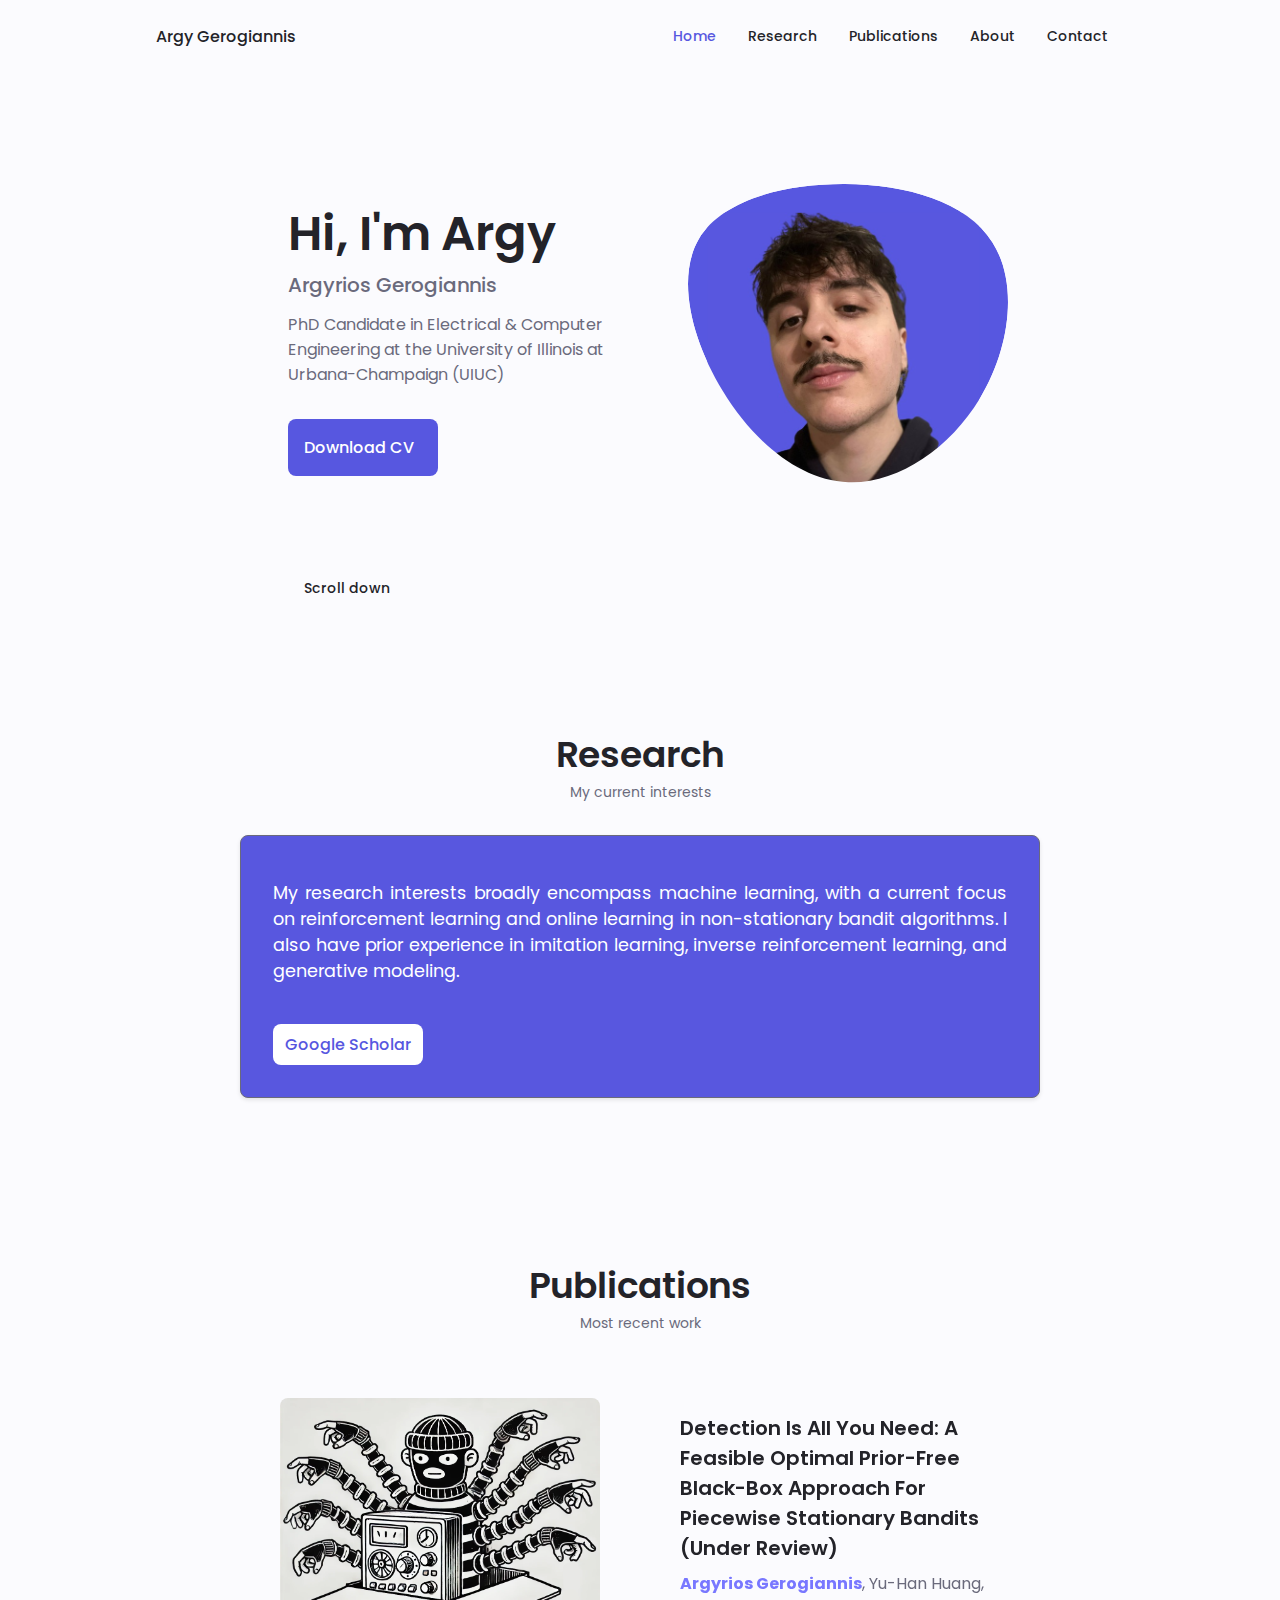
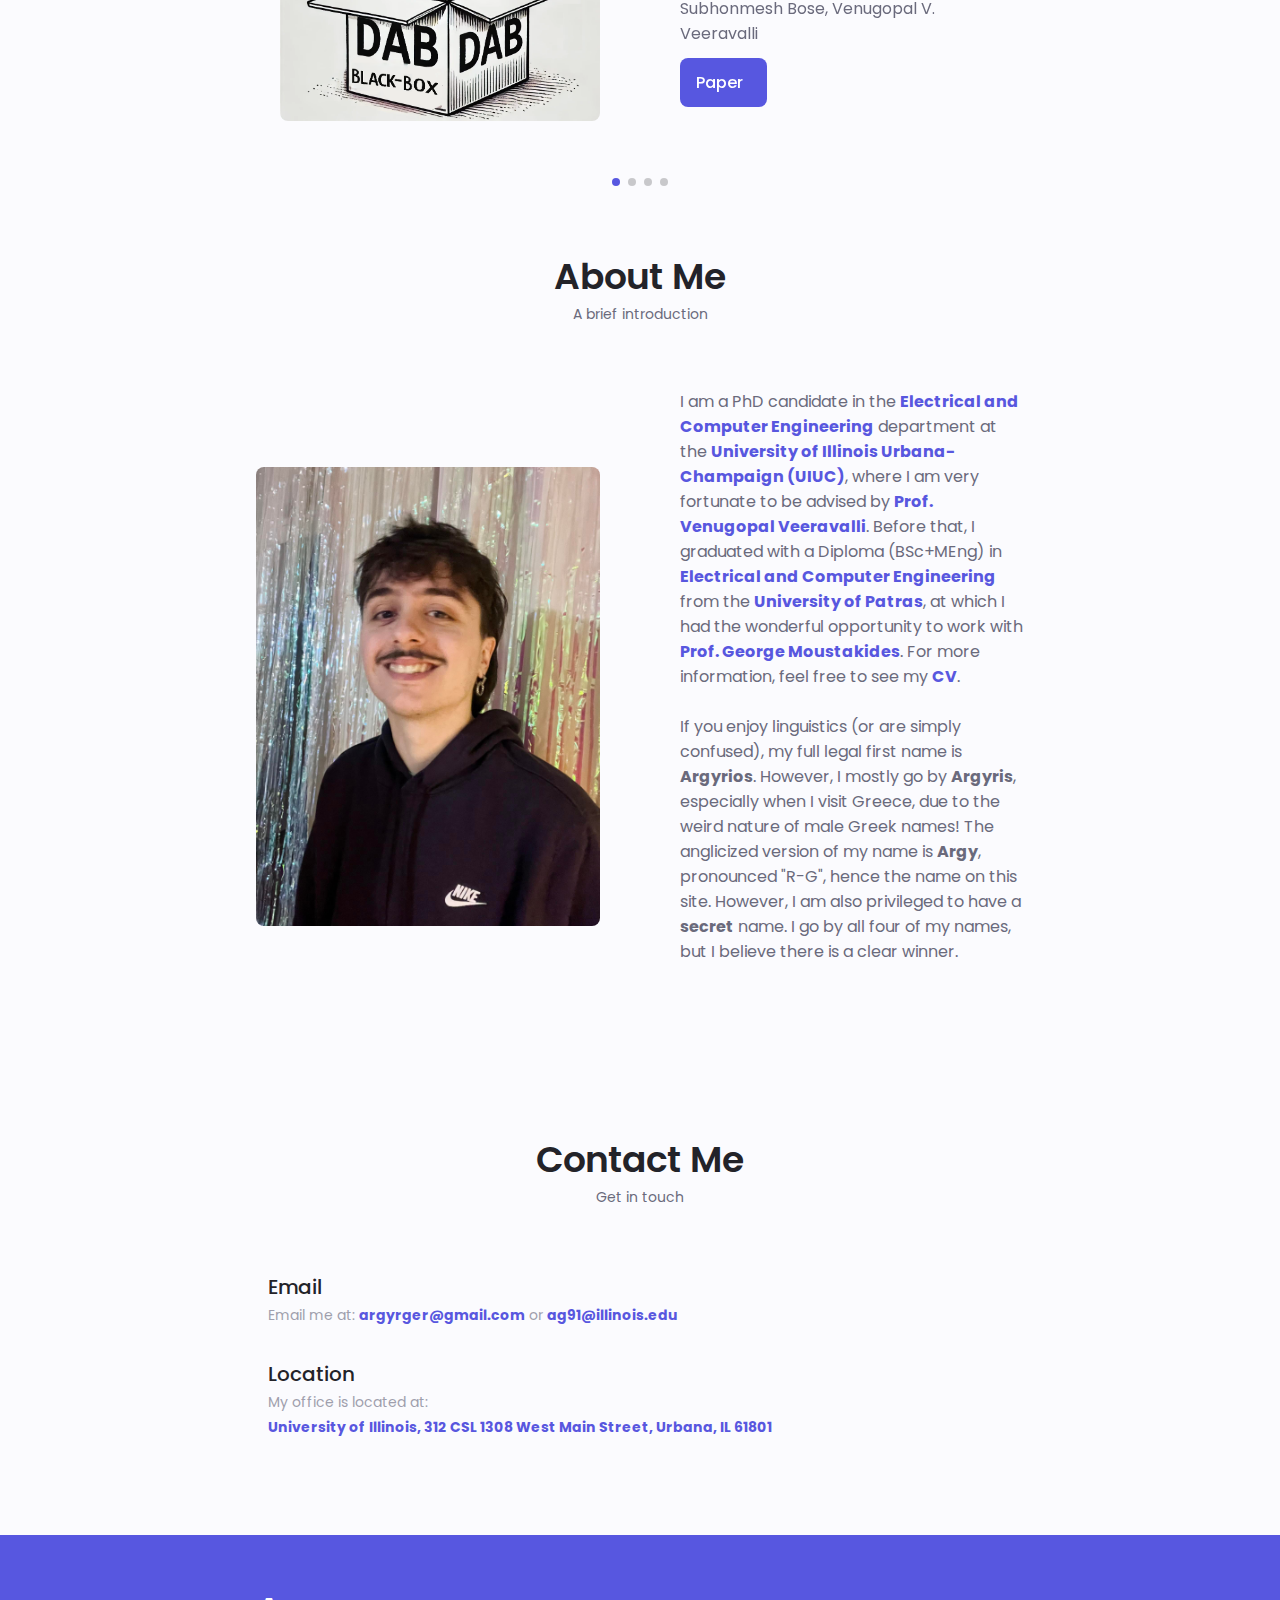
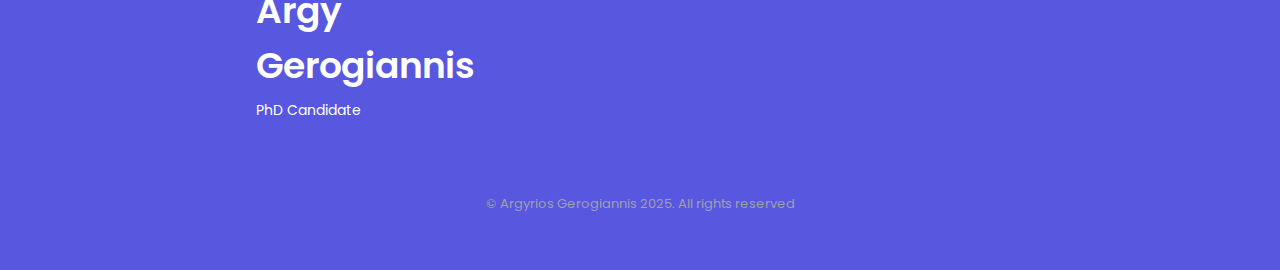
==== commit 73d248e1: "fixed layout" ====
--- a/index.html
+++ b/index.html
@@ -67,7 +67,7 @@
 
                         <li class="nav__item">
                             <a href="#research" class="nav__link">
-                                <i class="uil uil-scenery nav__icon"></i> Research
+                                <i class="uil uil-comparison nav__icon"></i> Research
                             </a>
                         </li>
 
@@ -345,11 +345,14 @@
             }
             }
 
+         /* --- IMPORTANT: MOBILE-FRIENDLY FIX --- */
             @media (max-width: 480px) {
-            #research .project__bg {
-                margin: 1rem;
-                padding: 1.5rem;
-            }
+                #research .project__bg {
+                    width: 90%;         /* Slightly narrower than footer */
+                    max-width: 400px;   /* You can adjust this as desired */
+                    margin: 1rem auto;
+                    padding: 1rem;
+                }
             }
 
 
@@ -487,7 +490,8 @@
                             free to see my <b><a href="assets/pdf/Argy-CV.pdf" target="_blank" rel="noopener noreferrer">CV</a></b>.
                             <br><br>
                             If you enjoy linguistics (or are simply confused), my full legal first name is <b>Argyrios</b>. However, I mostly go by <b>Argyris</b>, 
-                            especially when I visit Greece, due to the weird nature of male Greek names! I am also privileged to have a <b>secret</b> name. The anglicized version of my name is <b>Argy</b>, pronounced "R-G", hence the name on this site.
+                            especially when I visit Greece, due to the weird nature of male Greek names! The anglicized version of my name is <b>Argy</b>, pronounced "R-G", hence the name on this site.
+                            However, I am also privileged to have a <b>secret</b> name. 
                             I go by all four of my names, but I believe there is a clear winner.
                         </p>
                     </div>
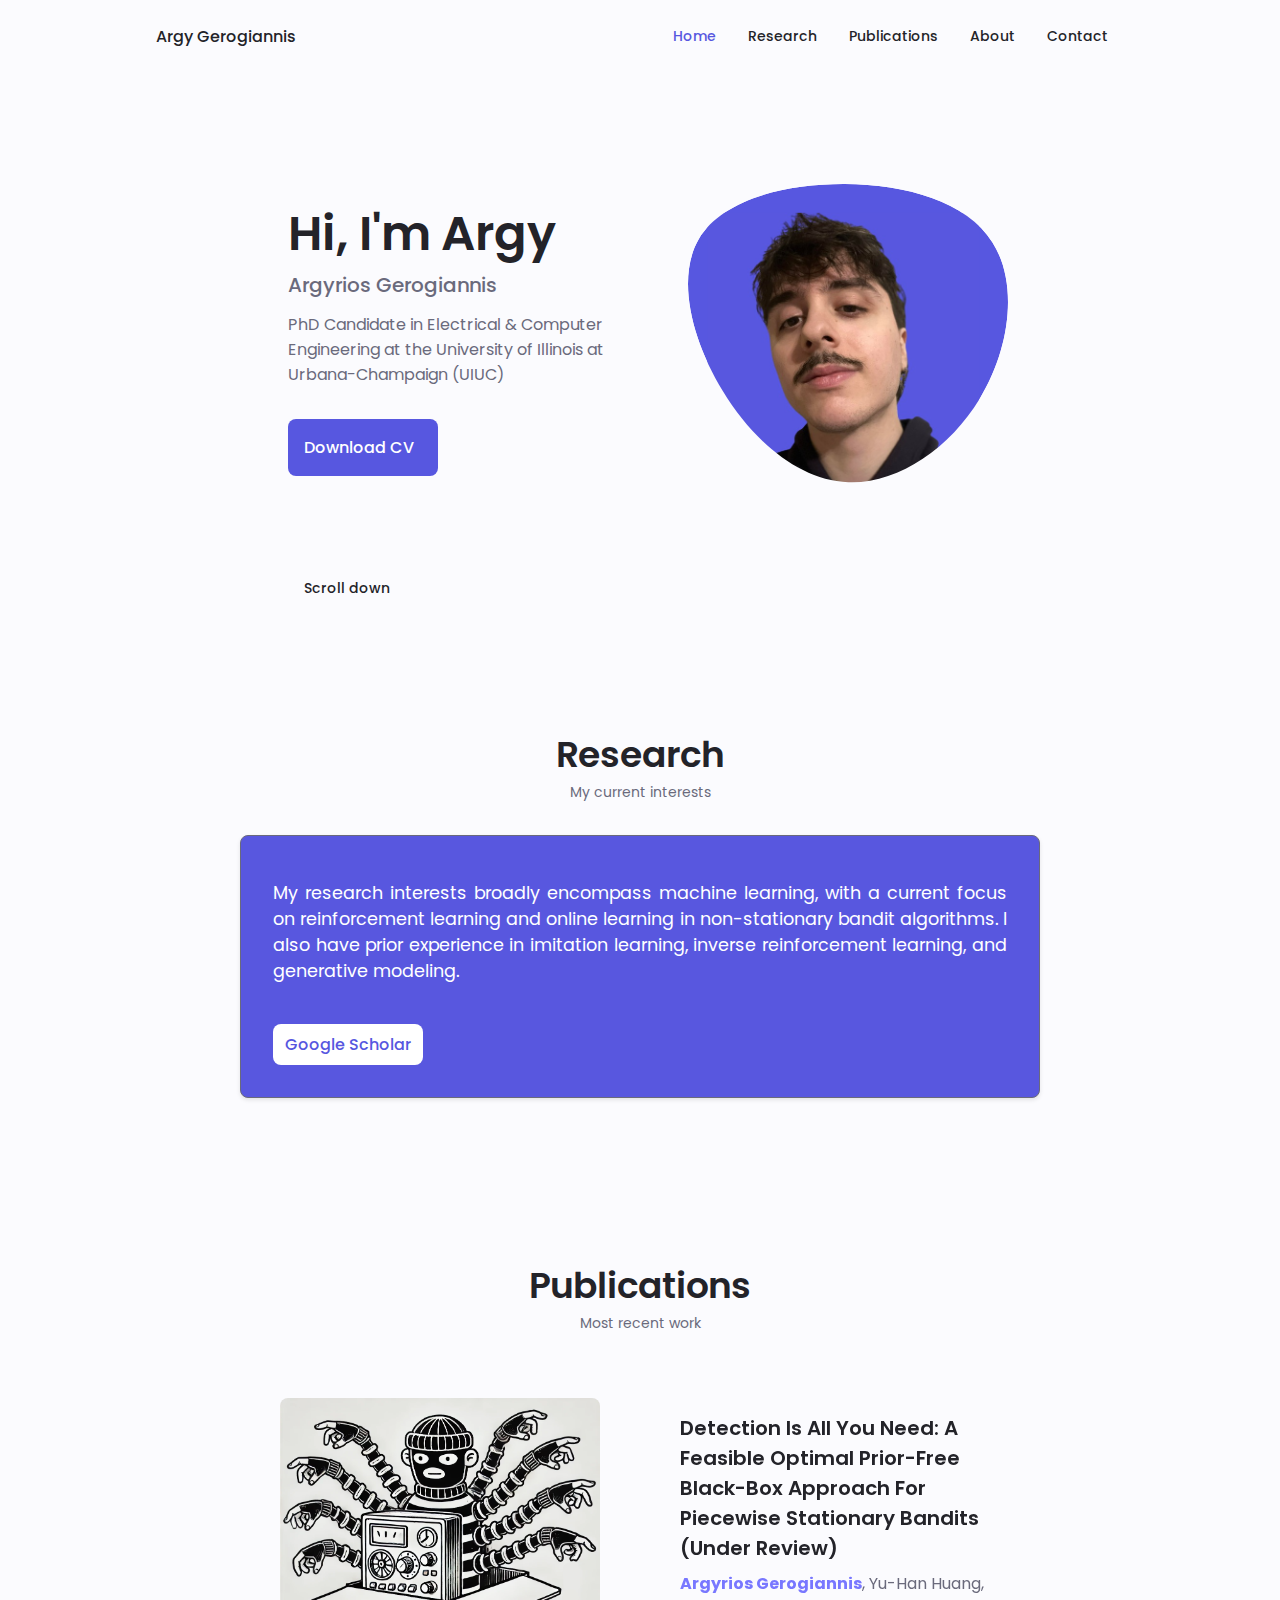
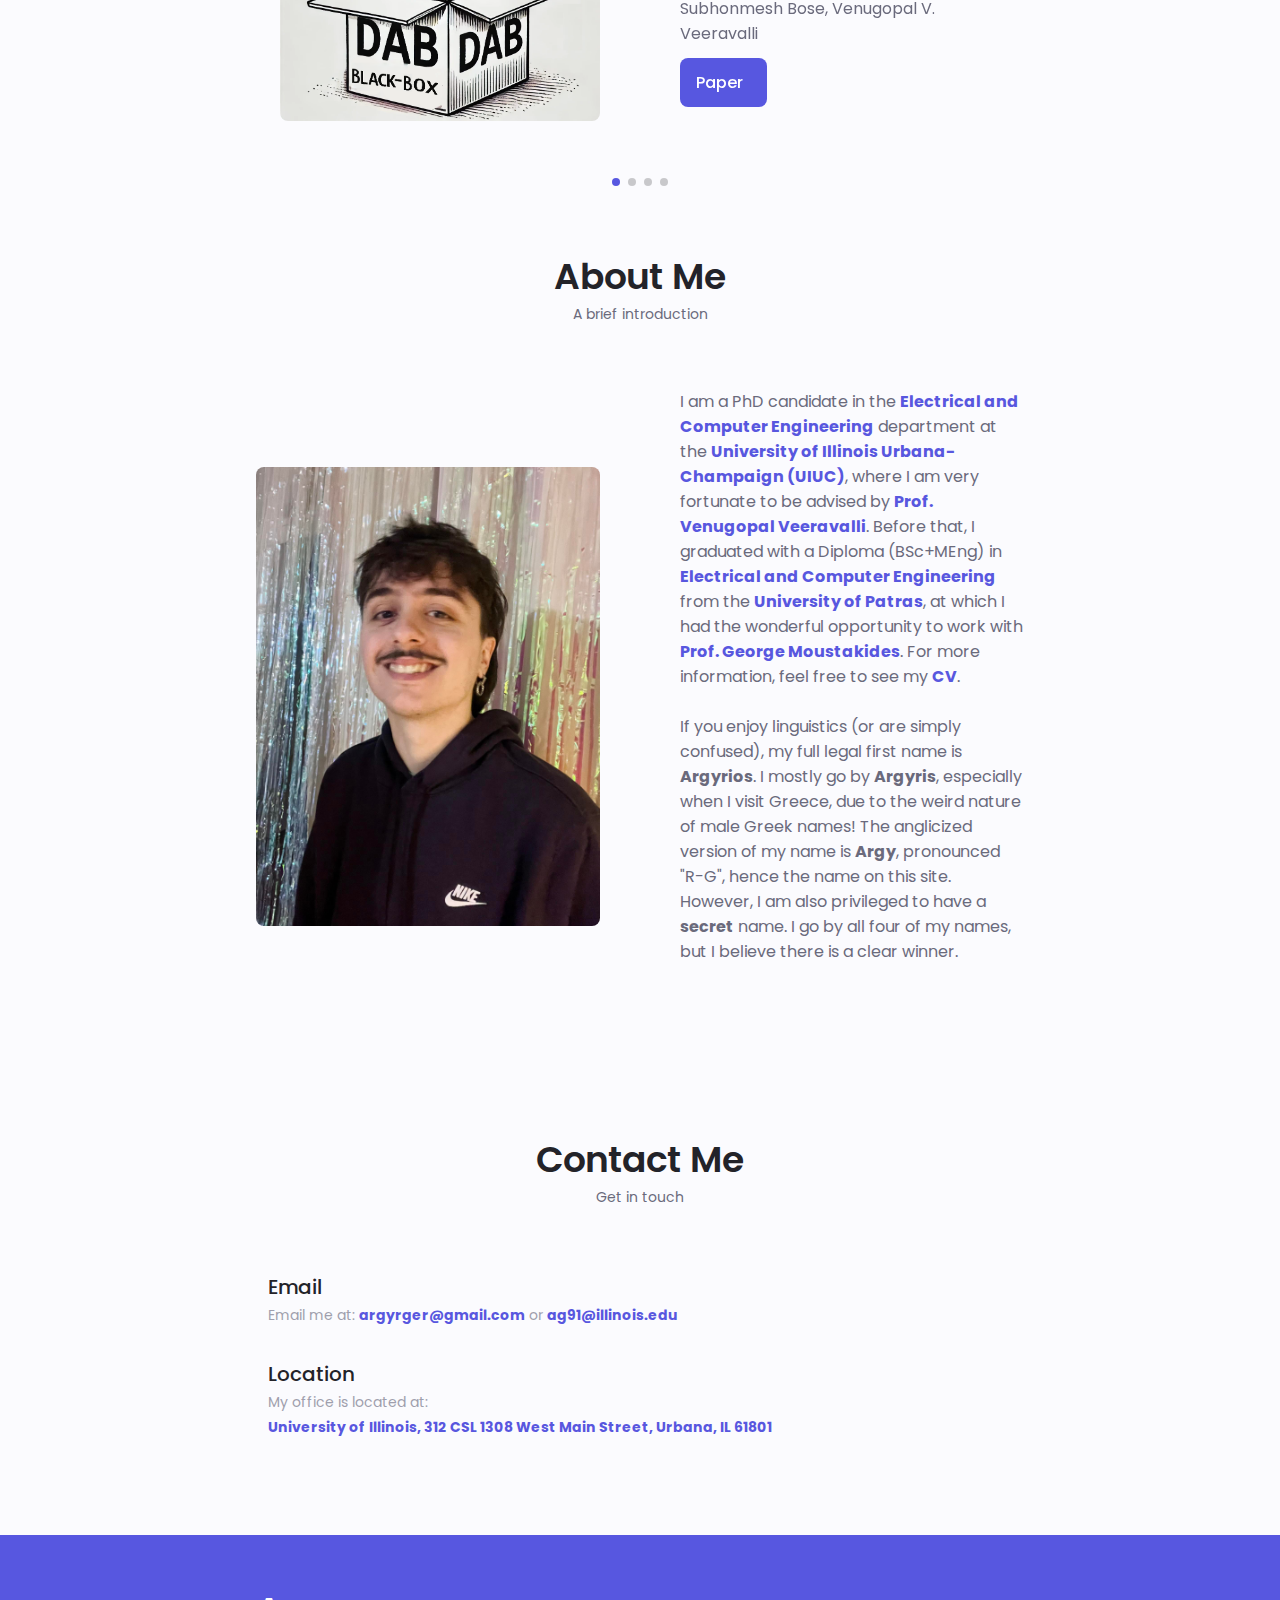
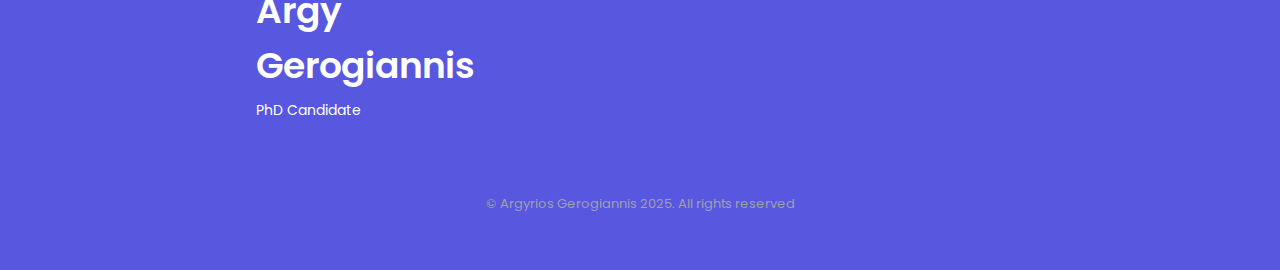
==== commit e48ebbb9: "tiny update" ====
--- a/index.html
+++ b/index.html
@@ -161,7 +161,7 @@
                             <h1 class="home__title">Hi, I'm Argy</h1>
                             <h3 class="home__subtitle">Argyrios Gerogiannis</h3>
                             <p class="home__description">PhD Candidate in Electrical & Computer Engineering at the University of Illinois at Urbana-Champaign (UIUC)</p>
-                            <a download="" href="assets/pdf/Argy-CV.pdf" target="_blank" rel="noopener noreferrer" class="button button--flex">
+                            <a href="assets/pdf/Argy-CV.pdf" target="_blank" rel="noopener noreferrer" class="button button--flex">
                                 Download CV <i class="uil uil-download-alt button__icon"></i>
                             </a>
                         </div>
@@ -321,7 +321,7 @@
             }
 
             #research .services__button {
-            font-size: 0.8rem;
+            font-size: 1rem;
             padding: 5px;
             background: none;
             border: none;
@@ -371,6 +371,38 @@
             body.dark-theme #research .project__bg {
             background-color: #00184b4d !important;    /* Black for dark theme */
             color: #fff;                          /* Ensure text is visible on black */
+            }
+
+            /* ----- Medium Screens: e.g., up to 768px ----- */
+            @media (max-width: 768px) {
+            #research .services__button {
+                font-size: 0.95rem;
+                padding: 0.4rem;
+            }
+
+            #research .services__icon {
+                font-size: 3rem;
+            }
+
+            #research .services__buttons-container {
+                gap: 1rem;  
+            }
+            }
+
+            /* ----- Small Screens: e.g., up to 480px ----- */
+            @media (max-width: 480px) {
+            #research .services__button {
+                font-size: 0.85rem;
+                padding: 0.1rem 0.1rem;
+            }
+
+            #research .services__icon {
+                font-size: 3rem;
+            }
+
+            #research .services__buttons-container {
+                gap: 0.1rem;
+            }
             }
             </style>
         
@@ -489,7 +521,7 @@
                             <b><a href="http://www.ssp.ece.upatras.gr/moustakides/" target="_blank" rel="noopener noreferrer">Prof. George Moustakides</a></b>. For more information, feel 
                             free to see my <b><a href="assets/pdf/Argy-CV.pdf" target="_blank" rel="noopener noreferrer">CV</a></b>.
                             <br><br>
-                            If you enjoy linguistics (or are simply confused), my full legal first name is <b>Argyrios</b>. However, I mostly go by <b>Argyris</b>, 
+                            If you enjoy linguistics (or are simply confused), my full legal first name is <b>Argyrios</b>. I mostly go by <b>Argyris</b>, 
                             especially when I visit Greece, due to the weird nature of male Greek names! The anglicized version of my name is <b>Argy</b>, pronounced "R-G", hence the name on this site.
                             However, I am also privileged to have a <b>secret</b> name. 
                             I go by all four of my names, but I believe there is a clear winner.
